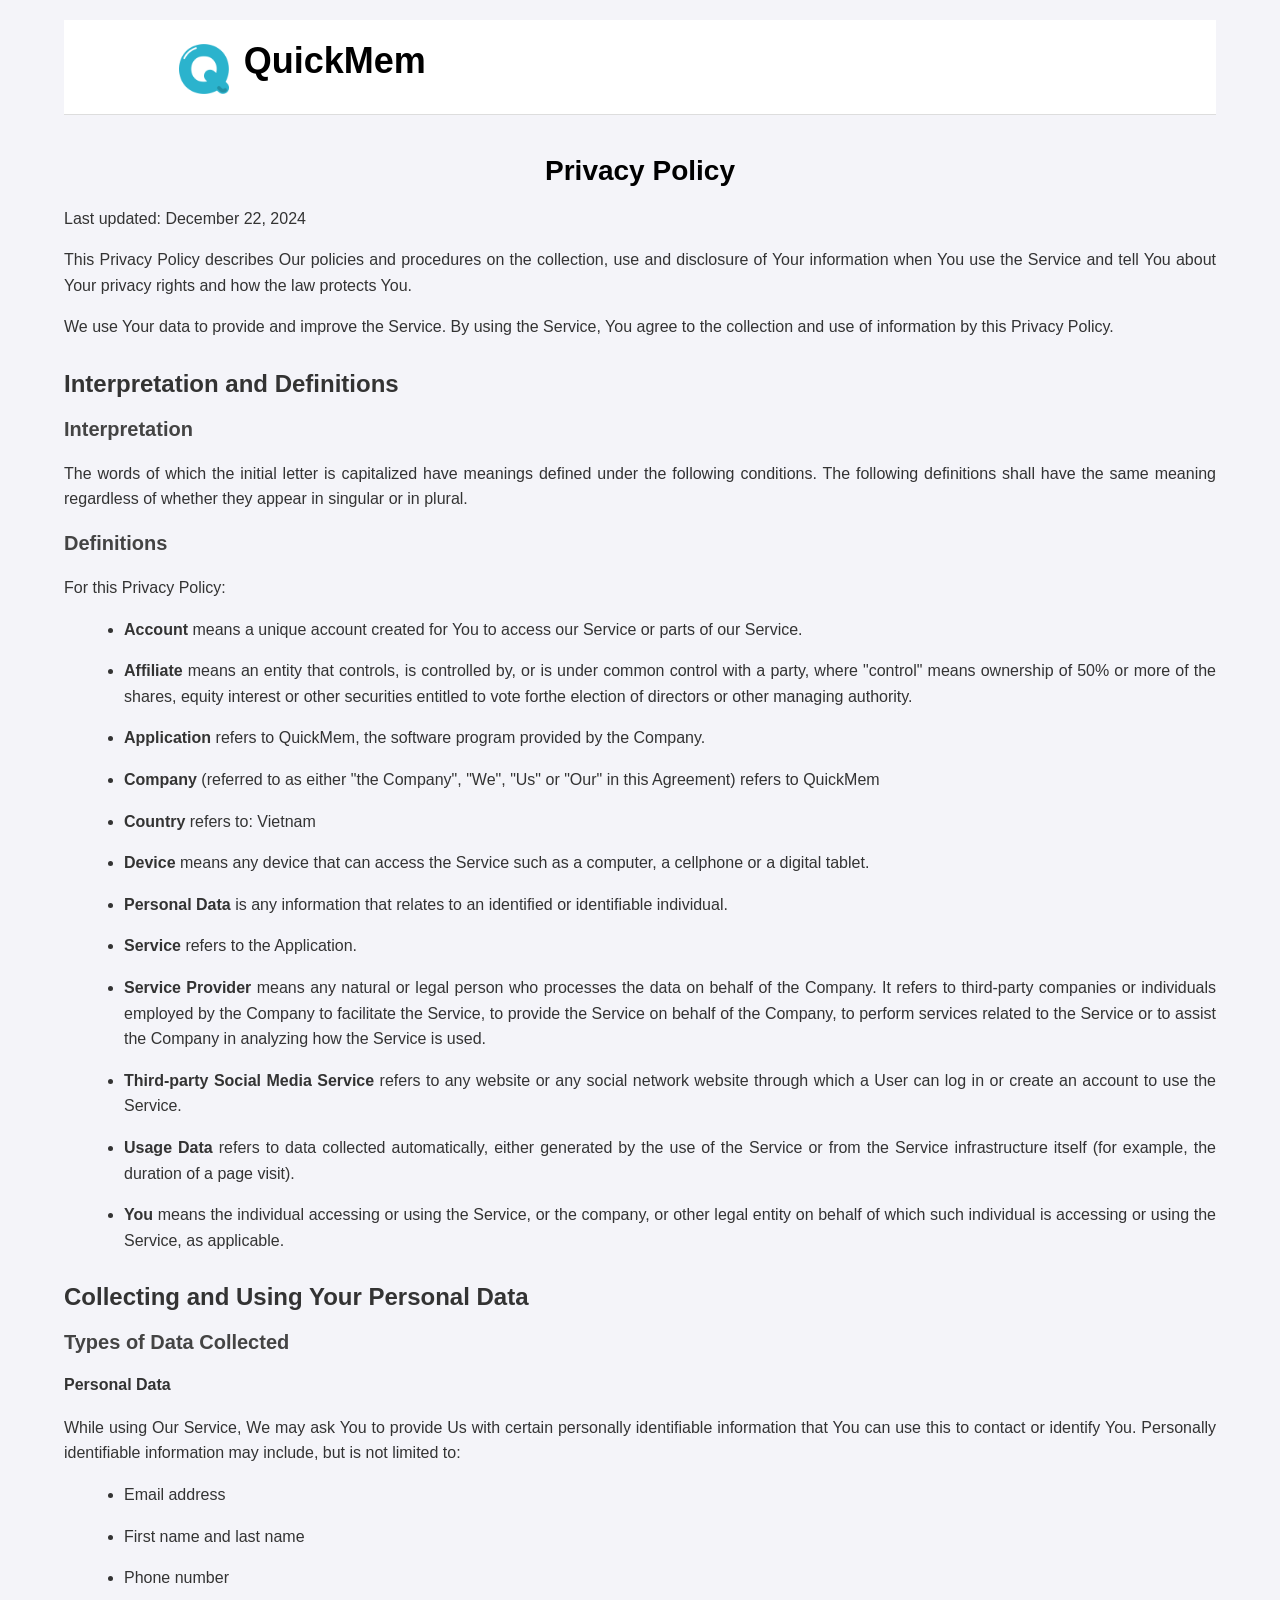
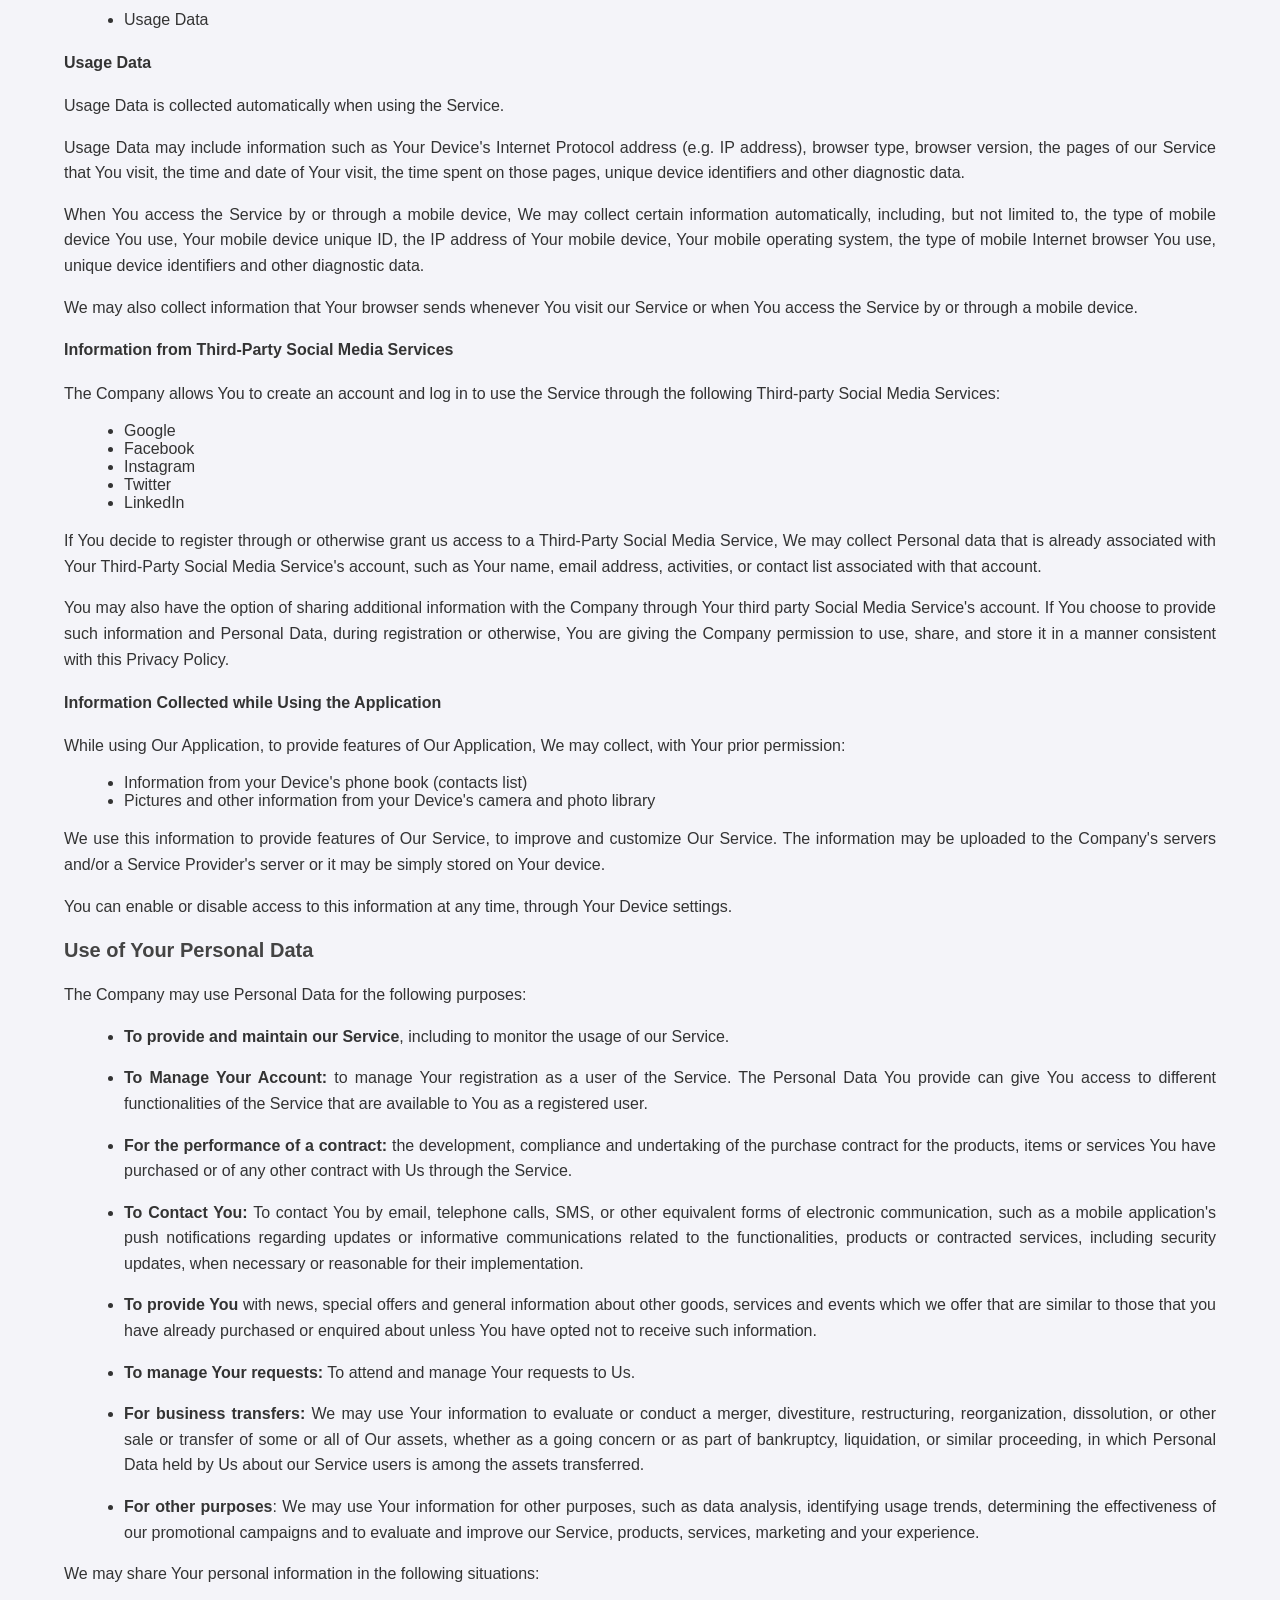
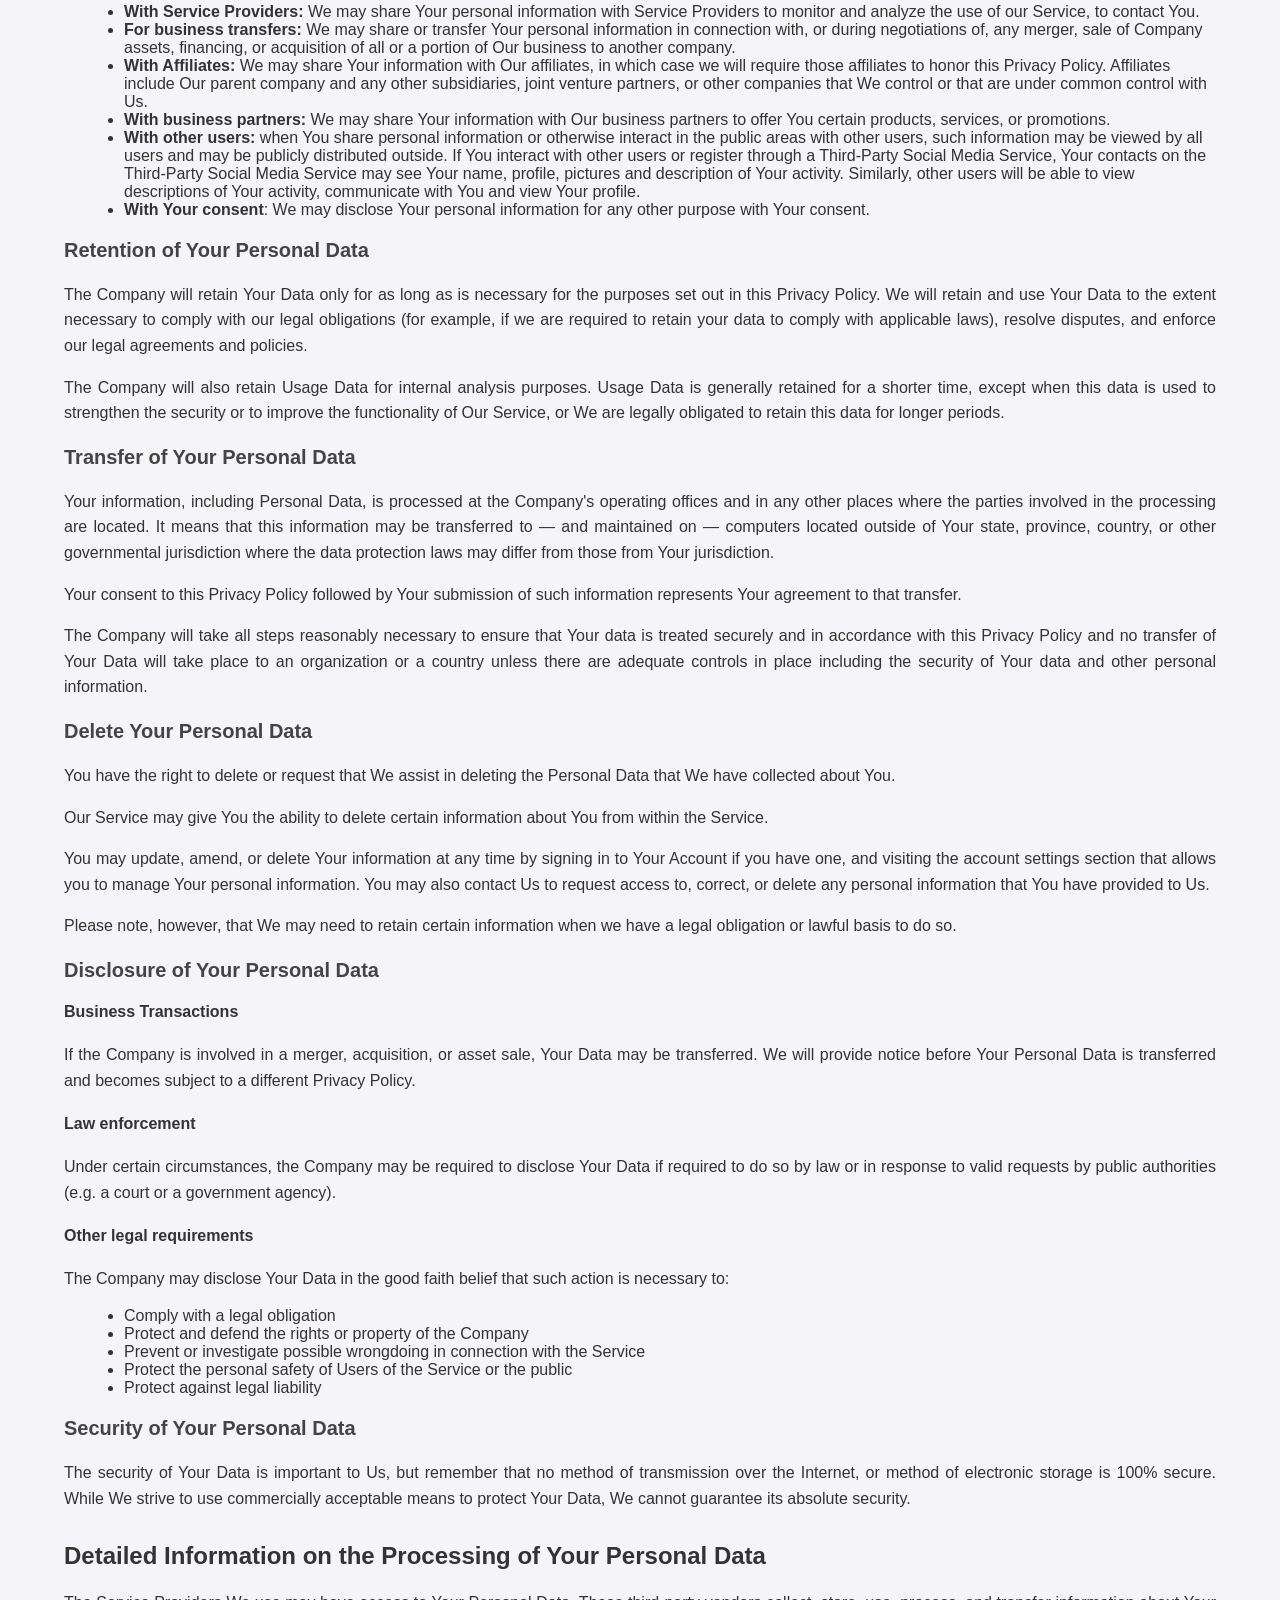
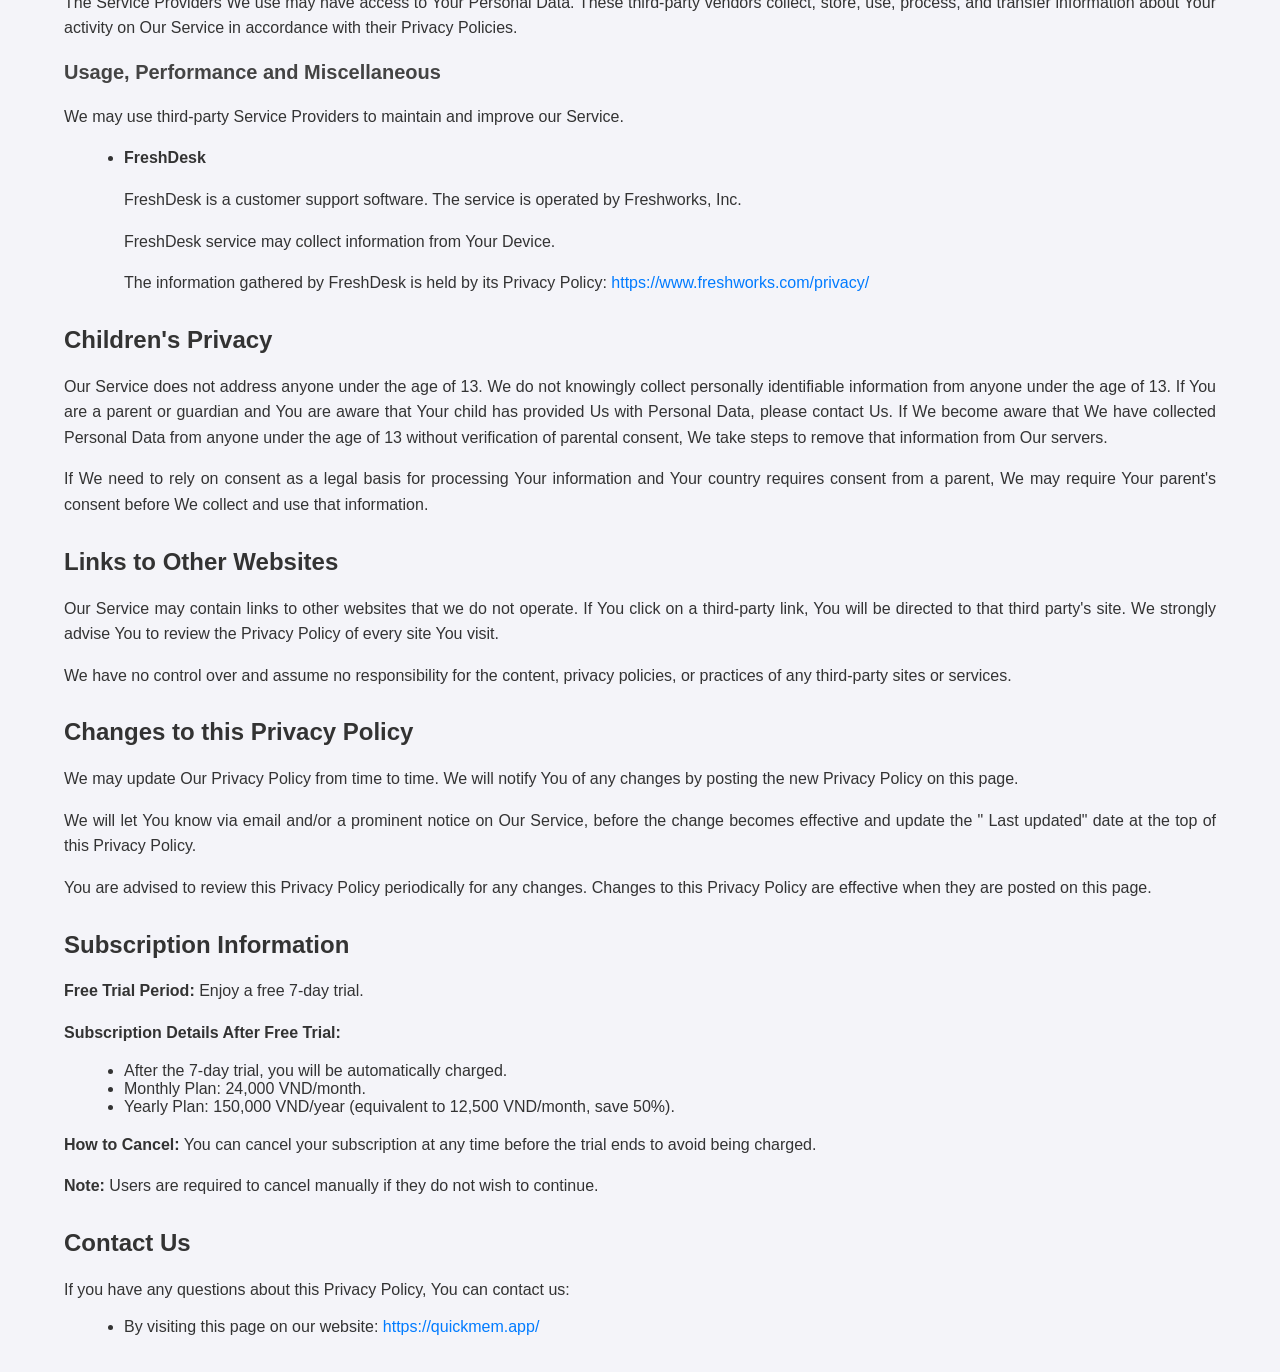
==== policy.html @ 734a57a5 "feat: add privacy and term services" ====
<!DOCTYPE html>
<html lang="en">

<head>
    <meta charset="UTF-8">
    <meta name="viewport" content="width=device-width, initial-scale=1.0">
    <title>QuickMem Policy</title>
    <link rel="stylesheet" href="css/index.css">
</head>

<body>

    <div class="container">
        <header class="header">
            <img src="assest/letter-q.png" alt="QuickMem Logo" class="app-logo">
            <h1>QuickMem</h1>
        </header>


        <h1>Privacy Policy</h1>
        <p>Last updated: December 22, 2024</p>
        <p>This Privacy Policy describes Our policies and procedures on the collection, use and disclosure of Your
            information when You use the Service and tell You about Your privacy rights and how the law protects You.
        </p>
        <p>We use Your data to provide and improve the Service. By using the Service, You agree to the
            collection and use of information by this Privacy Policy.</p>
        <h2>Interpretation and Definitions</h2>
        <h3>Interpretation</h3>
        <p>The words of which the initial letter is capitalized have meanings defined under the following conditions.
            The following definitions shall have the same meaning regardless of whether they appear in singular or in
            plural.</p>
        <h3>Definitions</h3>
        <p>For this Privacy Policy:</p>
        <ul>
            <li>
                <p><strong>Account</strong> means a unique account created for You to access our Service or parts of our
                    Service.</p>
            </li>
            <li>
                <p><strong>Affiliate</strong> means an entity that controls, is controlled by, or is under common control
                    with a party, where &quot;control&quot; means ownership of 50% or more of the shares, equity
                    interest or other securities entitled to vote forthe  election of directors or other managing authority.
                </p>
            </li>
            <li>
                <p><strong>Application</strong> refers to QuickMem, the software program provided by the Company.</p>
            </li>
            <li>
                <p><strong>Company</strong> (referred to as either &quot;the Company&quot;, &quot;We&quot;,
                    &quot;Us&quot; or &quot;Our&quot; in this Agreement) refers to QuickMem</p>
            </li>
            <li>
                <p><strong>Country</strong> refers to: Vietnam</p>
            </li>
            <li>
                <p><strong>Device</strong> means any device that can access the Service such as a computer, a cellphone
                    or a digital tablet.</p>
            </li>
            <li>
                <p><strong>Personal Data</strong> is any information that relates to an identified or identifiable
                    individual.</p>
            </li>
            <li>
                <p><strong>Service</strong> refers to the Application.</p>
            </li>
            <li>
                <p><strong>Service Provider</strong> means any natural or legal person who processes the data on behalf
                    of the Company. It refers to third-party companies or individuals employed by the Company to
                    facilitate the Service, to provide the Service on behalf of the Company, to perform services related
                    to the Service or to assist the Company in analyzing how the Service is used.</p>
            </li>
            <li>
                <p><strong>Third-party Social Media Service</strong> refers to any website or any social network website
                    through which a User can log in or create an account to use the Service.</p>
            </li>
            <li>
                <p><strong>Usage Data</strong> refers to data collected automatically, either generated by the use of
                    the Service or from the Service infrastructure itself (for example, the duration of a page visit).
                </p>
            </li>
            <li>
                <p><strong>You</strong> means the individual accessing or using the Service, or the company, or other
                    legal entity on behalf of which such individual is accessing or using the Service, as applicable.
                </p>
            </li>
        </ul>
        <h2>Collecting and Using Your Personal Data</h2>
        <h3>Types of Data Collected</h3>
        <h4>Personal Data</h4>
        <p>While using Our Service, We may ask You to provide Us with certain personally identifiable information that
            You can use this to contact or identify You. Personally identifiable information may include, but is not limited
            to:</p>
        <ul>
            <li>
                <p>Email address</p>
            </li>
            <li>
                <p>First name and last name</p>
            </li>
            <li>
                <p>Phone number</p>
            </li>
            <li>
                <p>Usage Data</p>
            </li>
        </ul>
        <h4>Usage Data</h4>
        <p>Usage Data is collected automatically when using the Service.</p>
        <p>Usage Data may include information such as Your Device's Internet Protocol address (e.g. IP address), browser
            type, browser version, the pages of our Service that You visit, the time and date of Your visit, the time
            spent on those pages, unique device identifiers and other diagnostic data.</p>
        <p>When You access the Service by or through a mobile device, We may collect certain information automatically,
            including, but not limited to, the type of mobile device You use, Your mobile device unique ID, the IP
            address of Your mobile device, Your mobile operating system, the type of mobile Internet browser You use,
            unique device identifiers and other diagnostic data.</p>
        <p>We may also collect information that Your browser sends whenever You visit our Service or when You access the
            Service by or through a mobile device.</p>
        <h4>Information from Third-Party Social Media Services</h4>
        <p>The Company allows You to create an account and log in to use the Service through the following Third-party
            Social Media Services:</p>
        <ul>
            <li>Google</li>
            <li>Facebook</li>
            <li>Instagram</li>
            <li>Twitter</li>
            <li>LinkedIn</li>
        </ul>
        <p>If You decide to register through or otherwise grant us access to a Third-Party Social Media Service, We may
            collect Personal data that is already associated with Your Third-Party Social Media Service's account, such
            as Your name, email address, activities, or contact list associated with that account.</p>
        <p>You may also have the option of sharing additional information with the Company through Your third party
            Social Media Service's account. If You choose to provide such information and Personal Data, during
            registration or otherwise, You are giving the Company permission to use, share, and store it in a manner
            consistent with this Privacy Policy.</p>
        <h4>Information Collected while Using the Application</h4>
        <p>While using Our Application, to provide features of Our Application, We may collect, with Your prior
            permission:</p>
        <ul>
            <li>Information from your Device's phone book (contacts list)</li>
            <li>Pictures and other information from your Device's camera and photo library</li>
        </ul>
        <p>We use this information to provide features of Our Service, to improve and customize Our Service. The
            information may be uploaded to the Company's servers and/or a Service Provider's server or it may be simply
            stored on Your device.</p>
        <p>You can enable or disable access to this information at any time, through Your Device settings.</p>
        <h3>Use of Your Personal Data</h3>
        <p>The Company may use Personal Data for the following purposes:</p>
        <ul>
            <li>
                <p><strong>To provide and maintain our Service</strong>, including to monitor the usage of our Service.
                </p>
            </li>
            <li>
                <p><strong>To Manage Your Account:</strong> to manage Your registration as a user of the Service. The
                    Personal Data You provide can give You access to different functionalities of the Service that are
                    available to You as a registered user.</p>
            </li>
            <li>
                <p><strong>For the performance of a contract:</strong> the development, compliance and undertaking of
                    the purchase contract for the products, items or services You have purchased or of any other
                    contract with Us through the Service.</p>
            </li>
            <li>
                <p><strong>To Contact You:</strong> To contact You by email, telephone calls, SMS, or other equivalent
                    forms of electronic communication, such as a mobile application's push notifications regarding
                    updates or informative communications related to the functionalities, products or contracted
                    services, including security updates, when necessary or reasonable for their implementation.</p>
            </li>
            <li>
                <p><strong>To provide You</strong> with news, special offers and general information about other goods,
                    services and events which we offer that are similar to those that you have already purchased or
                    enquired about unless You have opted not to receive such information.</p>
            </li>
            <li>
                <p><strong>To manage Your requests:</strong> To attend and manage Your requests to Us.</p>
            </li>
            <li>
                <p><strong>For business transfers:</strong> We may use Your information to evaluate or conduct a merger,
                    divestiture, restructuring, reorganization, dissolution, or other sale or transfer of some or all of
                    Our assets, whether as a going concern or as part of bankruptcy, liquidation, or similar proceeding,
                    in which Personal Data held by Us about our Service users is among the assets transferred.</p>
            </li>
            <li>
                <p><strong>For other purposes</strong>: We may use Your information for other purposes, such as data
                    analysis, identifying usage trends, determining the effectiveness of our promotional campaigns and
                    to evaluate and improve our Service, products, services, marketing and your experience.</p>
            </li>
        </ul>
        <p>We may share Your personal information in the following situations:</p>
        <ul>
            <li><strong>With Service Providers:</strong> We may share Your personal information with Service Providers
                to monitor and analyze the use of our Service, to contact You.</li>
            <li><strong>For business transfers:</strong> We may share or transfer Your personal information in
                connection with, or during negotiations of, any merger, sale of Company assets, financing, or
                acquisition of all or a portion of Our business to another company.</li>
            <li><strong>With Affiliates:</strong> We may share Your information with Our affiliates, in which case we
                will require those affiliates to honor this Privacy Policy. Affiliates include Our parent company and
                any other subsidiaries, joint venture partners, or other companies that We control or that are under
                common control with Us.</li>
            <li><strong>With business partners:</strong> We may share Your information with Our business partners to
                offer You certain products, services, or promotions.</li>
            <li><strong>With other users:</strong> when You share personal information or otherwise interact in the
                public areas with other users, such information may be viewed by all users and may be publicly
                distributed outside. If You interact with other users or register through a Third-Party Social Media
                Service, Your contacts on the Third-Party Social Media Service may see Your name, profile, pictures and
                description of Your activity. Similarly, other users will be able to view descriptions of Your activity,
                communicate with You and view Your profile.</li>
            <li><strong>With Your consent</strong>: We may disclose Your personal information for any other purpose with
                Your consent.</li>
        </ul>
        <h3>Retention of Your Personal Data</h3>
        <p>The Company will retain Your Data only for as long as is necessary for the purposes set out in this
            Privacy Policy. We will retain and use Your Data to the extent necessary to comply with our legal
            obligations (for example, if we are required to retain your data to comply with applicable laws), resolve
            disputes, and enforce our legal agreements and policies.</p>
        <p>The Company will also retain Usage Data for internal analysis purposes. Usage Data is generally retained for
            a shorter time, except when this data is used to strengthen the security or to improve the
            functionality of Our Service, or We are legally obligated to retain this data for longer periods.</p>
        <h3>Transfer of Your Personal Data</h3>
        <p>Your information, including Personal Data, is processed at the Company's operating offices and in any other
            places where the parties involved in the processing are located. It means that this information may be
            transferred to — and maintained on — computers located outside of Your state, province, country, or other
            governmental jurisdiction where the data protection laws may differ from those from Your jurisdiction.</p>
        <p>Your consent to this Privacy Policy followed by Your submission of such information represents Your agreement
            to that transfer.</p>
        <p>The Company will take all steps reasonably necessary to ensure that Your data is treated securely and in
            accordance with this Privacy Policy and no transfer of Your Data will take place to an organization
            or a country unless there are adequate controls in place including the security of Your data and other
            personal information.</p>
        <h3>Delete Your Personal Data</h3>
        <p>You have the right to delete or request that We assist in deleting the Personal Data that We have collected
            about You.</p>
        <p>Our Service may give You the ability to delete certain information about You from within the Service.</p>
        <p>You may update, amend, or delete Your information at any time by signing in to Your Account if you have one,
            and visiting the account settings section that allows you to manage Your personal information. You may also
            contact Us to request access to, correct, or delete any personal information that You have provided to Us.
        </p>
        <p>Please note, however, that We may need to retain certain information when we have a legal obligation or
            lawful basis to do so.</p>
        <h3>Disclosure of Your Personal Data</h3>
        <h4>Business Transactions</h4>
        <p>If the Company is involved in a merger, acquisition, or asset sale, Your Data may be transferred. We
            will provide notice before Your Personal Data is transferred and becomes subject to a different Privacy
            Policy.</p>
        <h4>Law enforcement</h4>
        <p>Under certain circumstances, the Company may be required to disclose Your  Data if required to do so
            by law or in response to valid requests by public authorities (e.g. a court or a government agency).</p>
        <h4>Other legal requirements</h4>
        <p>The Company may disclose Your Data in the good faith belief that such action is necessary to:</p>
        <ul>
            <li>Comply with a legal obligation</li>
            <li>Protect and defend the rights or property of the Company</li>
            <li>Prevent or investigate possible wrongdoing in connection with the Service</li>
            <li>Protect the personal safety of Users of the Service or the public</li>
            <li>Protect against legal liability</li>
        </ul>
        <h3>Security of Your Personal Data</h3>
        <p>The security of Your Data is important to Us, but remember that no method of transmission over the
            Internet, or method of electronic storage is 100% secure. While We strive to use commercially acceptable
            means to protect Your Data, We cannot guarantee its absolute security.</p>
        <h2>Detailed Information on the Processing of Your Personal Data</h2>
        <p>The Service Providers We use may have access to Your Personal Data. These third-party vendors collect, store,
            use, process, and transfer information about Your activity on Our Service in accordance with their Privacy
            Policies.</p>
        <h3>Usage, Performance and Miscellaneous</h3>
        <p>We may use third-party Service Providers to maintain and improve our Service.</p>
        <ul>
            <li>
                <p><strong>FreshDesk</strong></p>
                <p>FreshDesk is a customer support software. The service is operated by Freshworks, Inc.</p>
                <p>FreshDesk service may collect information from Your Device.</p>
                <p>The information gathered by FreshDesk is held by its Privacy Policy: <a
                        href="https://www.freshworks.com/privacy/" rel="external nofollow no opener"
                        target="_blank">https://www.freshworks.com/privacy/</a></p>
            </li>
        </ul>
        <h2>Children's Privacy</h2>
        <p>Our Service does not address anyone under the age of 13. We do not knowingly collect personally identifiable
            information from anyone under the age of 13. If You are a parent or guardian and You are aware that Your
            child has provided Us with Personal Data, please contact Us. If We become aware that We have collected
            Personal Data from anyone under the age of 13 without verification of parental consent, We take steps to
            remove that information from Our servers.</p>
        <p>If We need to rely on consent as a legal basis for processing Your information and Your country requires
            consent from a parent, We may require Your parent's consent before We collect and use that information.</p>
        <h2>Links to Other Websites</h2>
        <p>Our Service may contain links to other websites that we do not operate. If You click on a third-party
            link, You will be directed to that third party's site. We strongly advise You to review the Privacy Policy
            of every site You visit.</p>
        <p>We have no control over and assume no responsibility for the content, privacy policies, or practices of any
            third-party sites or services.</p>
        <h2>Changes to this Privacy Policy</h2>
        <p>We may update Our Privacy Policy from time to time. We will notify You of any changes by posting the new
            Privacy Policy on this page.</p>
        <p>We will let You know via email and/or a prominent notice on Our Service, before the change becomes
            effective and update the &quot; Last updated&quot; date at the top of this Privacy Policy.</p>
        <p>You are advised to review this Privacy Policy periodically for any changes. Changes to this Privacy Policy
            are effective when they are posted on this page.</p>

    <h2>Subscription Information</h2>
    <p><strong>Free Trial Period:</strong> Enjoy a free 7-day trial.</p>
    <p><strong>Subscription Details After Free Trial:</strong></p>
    <ul>
        <li>After the 7-day trial, you will be automatically charged.</li>
        <li>Monthly Plan: 24,000 VND/month.</li>
        <li>Yearly Plan: 150,000 VND/year (equivalent to 12,500 VND/month, save 50%).</li>
    </ul>
    <p><strong>How to Cancel:</strong> You can cancel your subscription at any time before the trial ends to avoid being charged.</p>
    <p><strong>Note:</strong> Users are required to cancel manually if they do not wish to continue.</p>

        <h2>Contact Us</h2>
        <p>If you have any questions about this Privacy Policy, You can contact us:</p>
        <ul>
            <li>By visiting this page on our website: <a href="https://quickmem.app/" rel="external nofollow no opener"
                    target="_blank">https://quickmem.app/</a></li>
        </ul>
    </div>
</body>

</html>
---- css/index.css ----
/* General Styles */
body {
    font-family: Arial, sans-serif;
    margin: 0;
    padding: 0;
    background-color: #f4f4f9;
    color: #333;
}

.container {
    width: 90%;
    max-width: 1200px;
    margin: 0 auto;
    padding: 20px;
}

/* Header Styling */
.header {
    background-color: #fff;
    padding: 20px 0;
    text-align: start;
    padding-left: 10%;
    border-bottom: 1px solid #ddd;
}

.app-logo {
    width: 50px;
    height: auto;
    vertical-align: middle;
    margin-right: 10px;
    transition: transform 0.3s ease;
}

.app-logo:hover {
    transform: scale(1.1);
}

.header h1 {
    display: inline-block;
    font-size: 36px;
    color: #000;
    margin: 0;
    cursor: pointer;
    text-decoration: none;
}

.header h1:hover {
    color: #007bff;
}

/* Privacy Policy Title */
h1 {
    font-size: 28px;
    color: #000;
    margin-top: 40px;
    text-align: center;
}

h2 {
    font-size: 24px;
    margin-top: 30px;
    color: #333;
}

h3 {
    font-size: 20px;
    margin-top: 20px;
    color: #444;
}

/* Paragraph Styling */
p {
    font-size: 16px;
    line-height: 1.6;
    text-align: justify;
    margin-bottom: 15px;
}

/* Links */
a {
    color: #007bff;
    text-decoration: none;
}

a:hover {
    text-decoration: underline;
}

/* List Styling */
ul {
    list-style-type: disc;
    margin-left: 20px;
}

/* Responsive Design */
@media (max-width: 768px) {
    .container {
        width: 100%;
        padding: 10px;
    }

    .header {
        padding: 15px 0;
    }

    .header h1 {
        font-size: 24px;
    }

    h2 {
        font-size: 20px;
    }

    h3 {
        font-size: 18px;
    }

    p {
        font-size: 14px;
    }
}
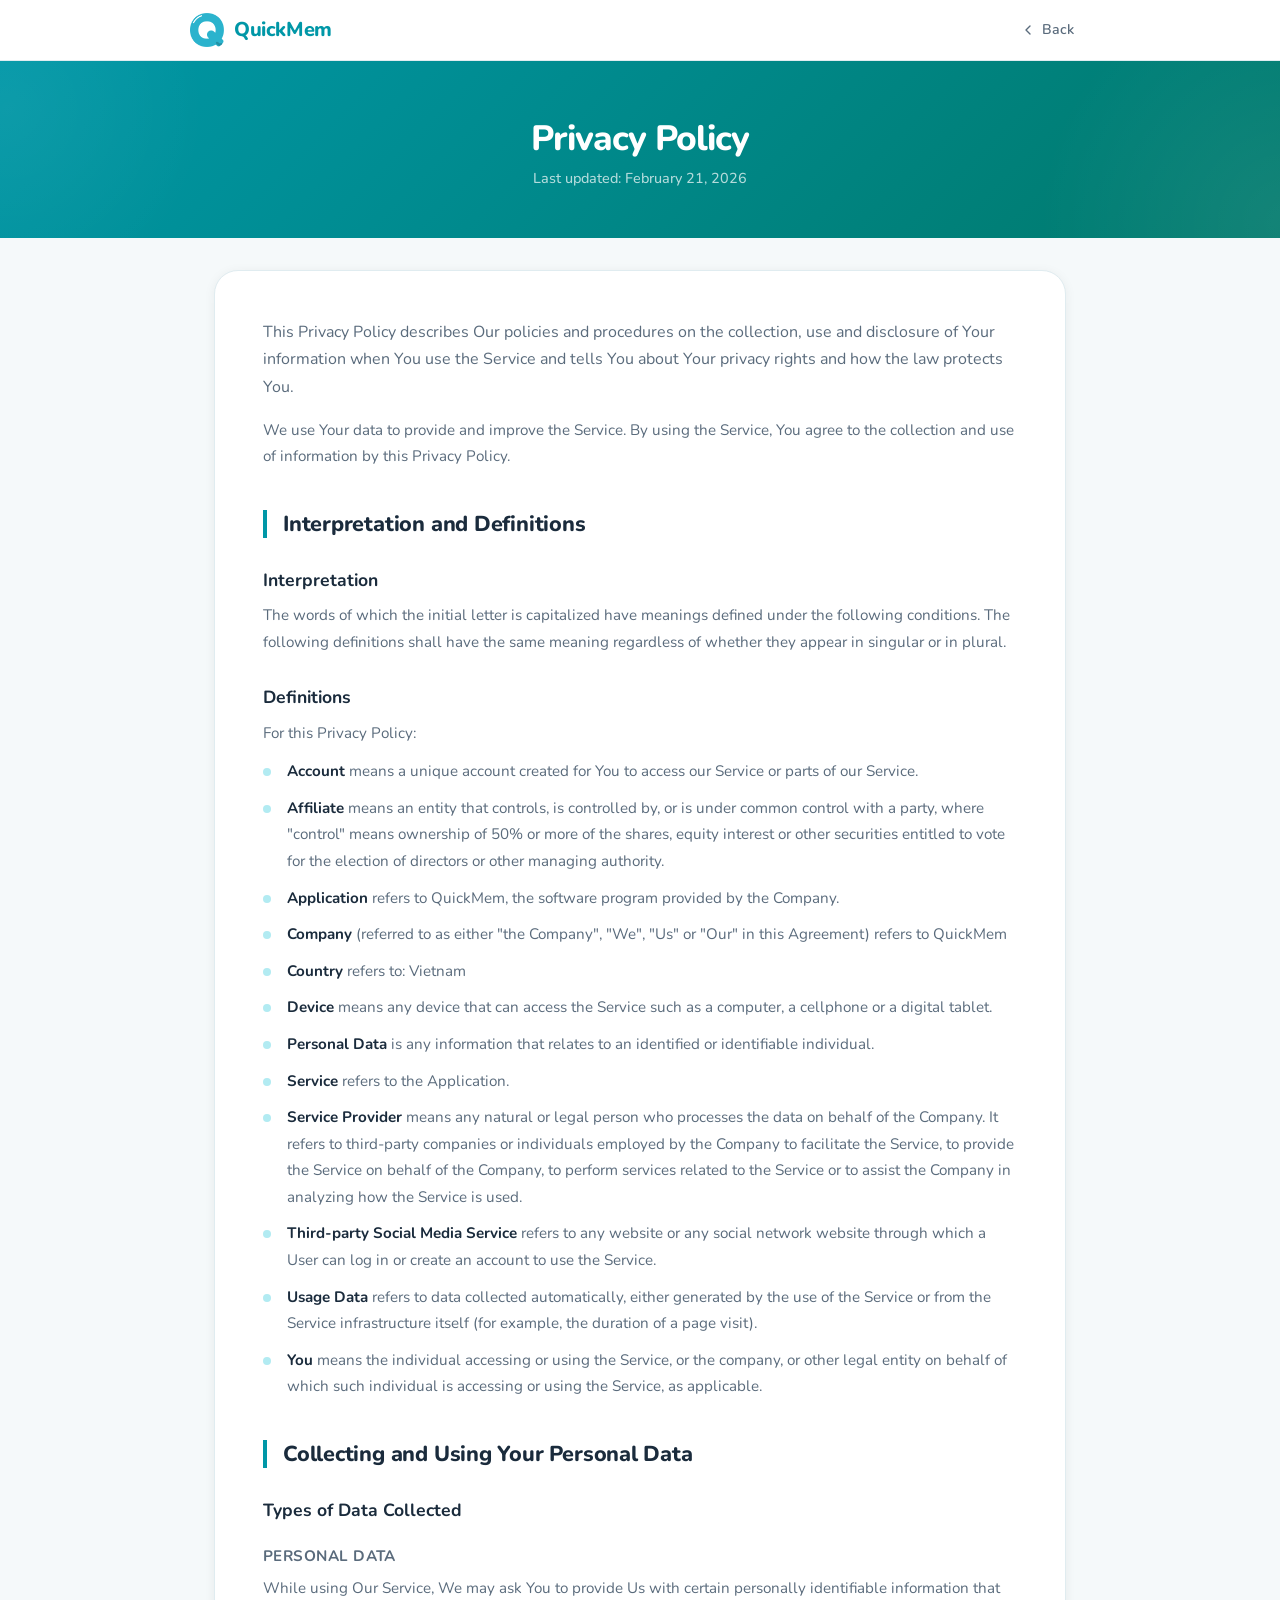
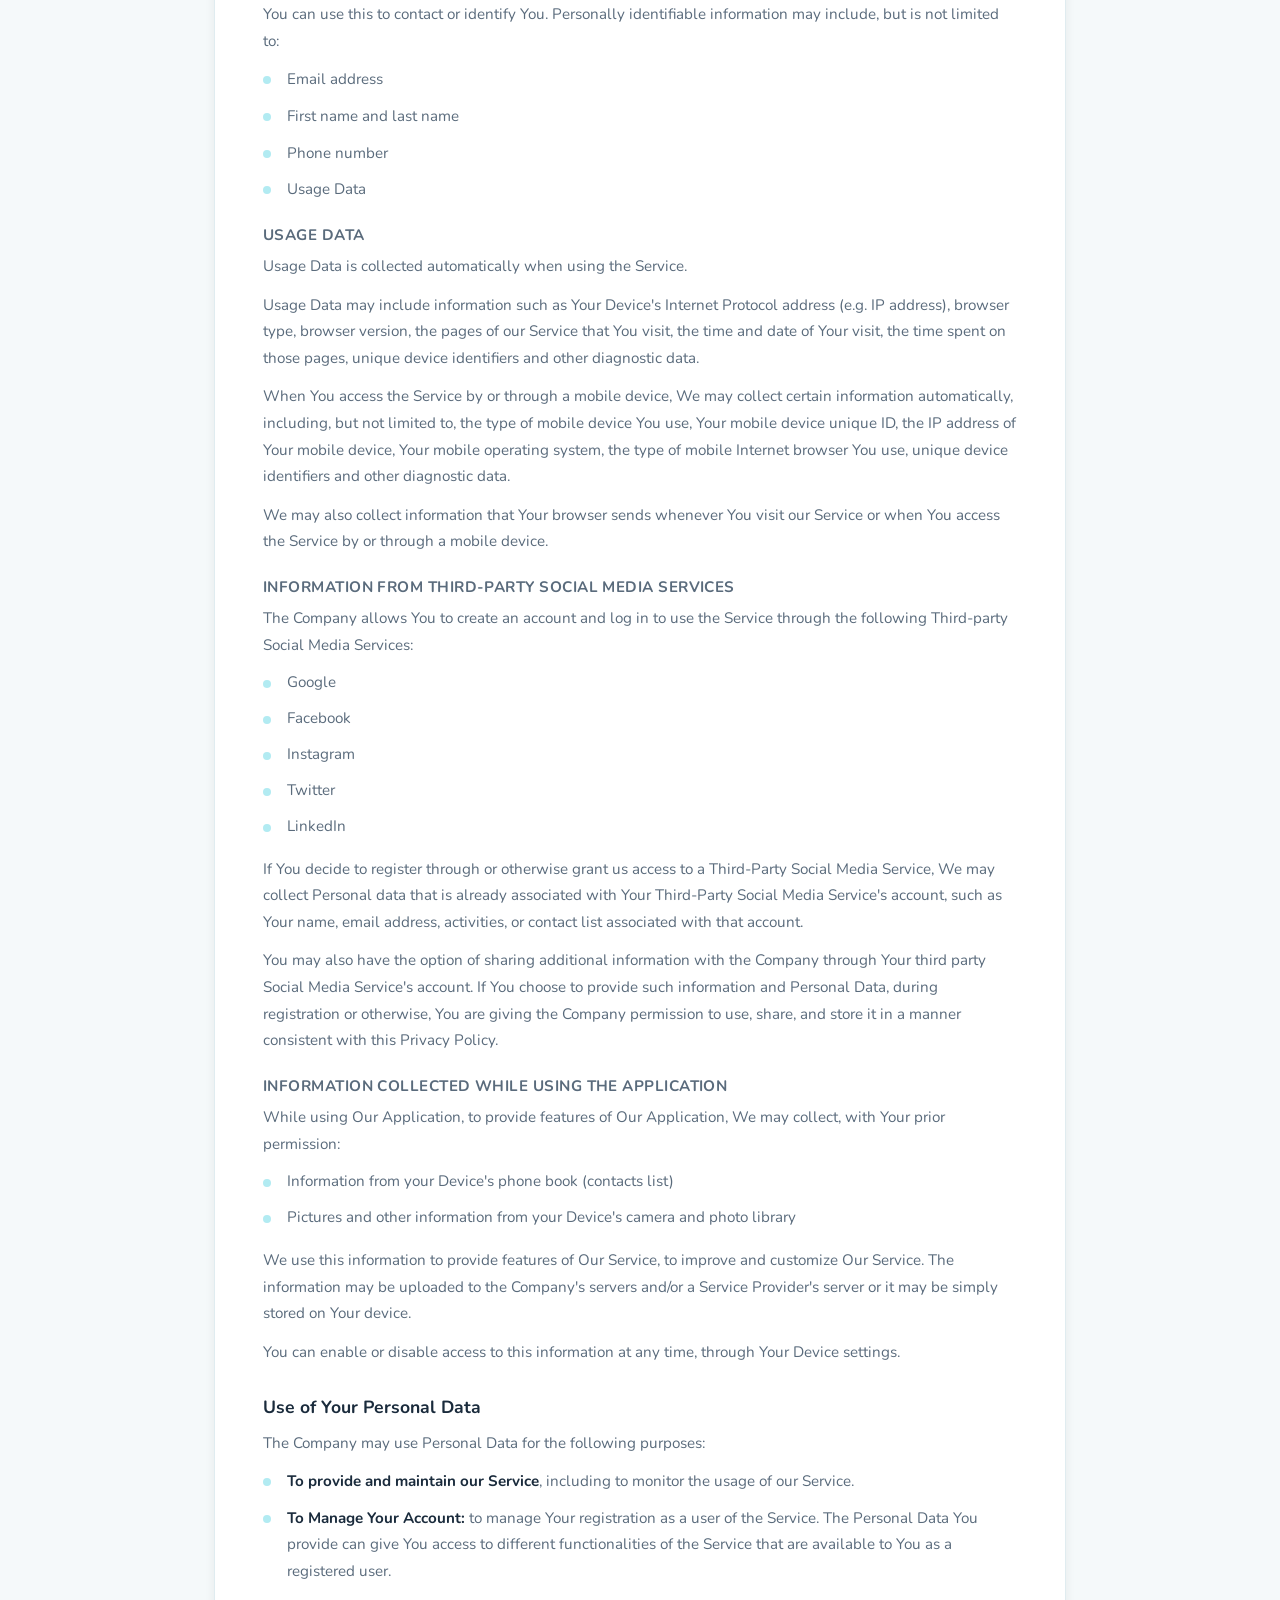
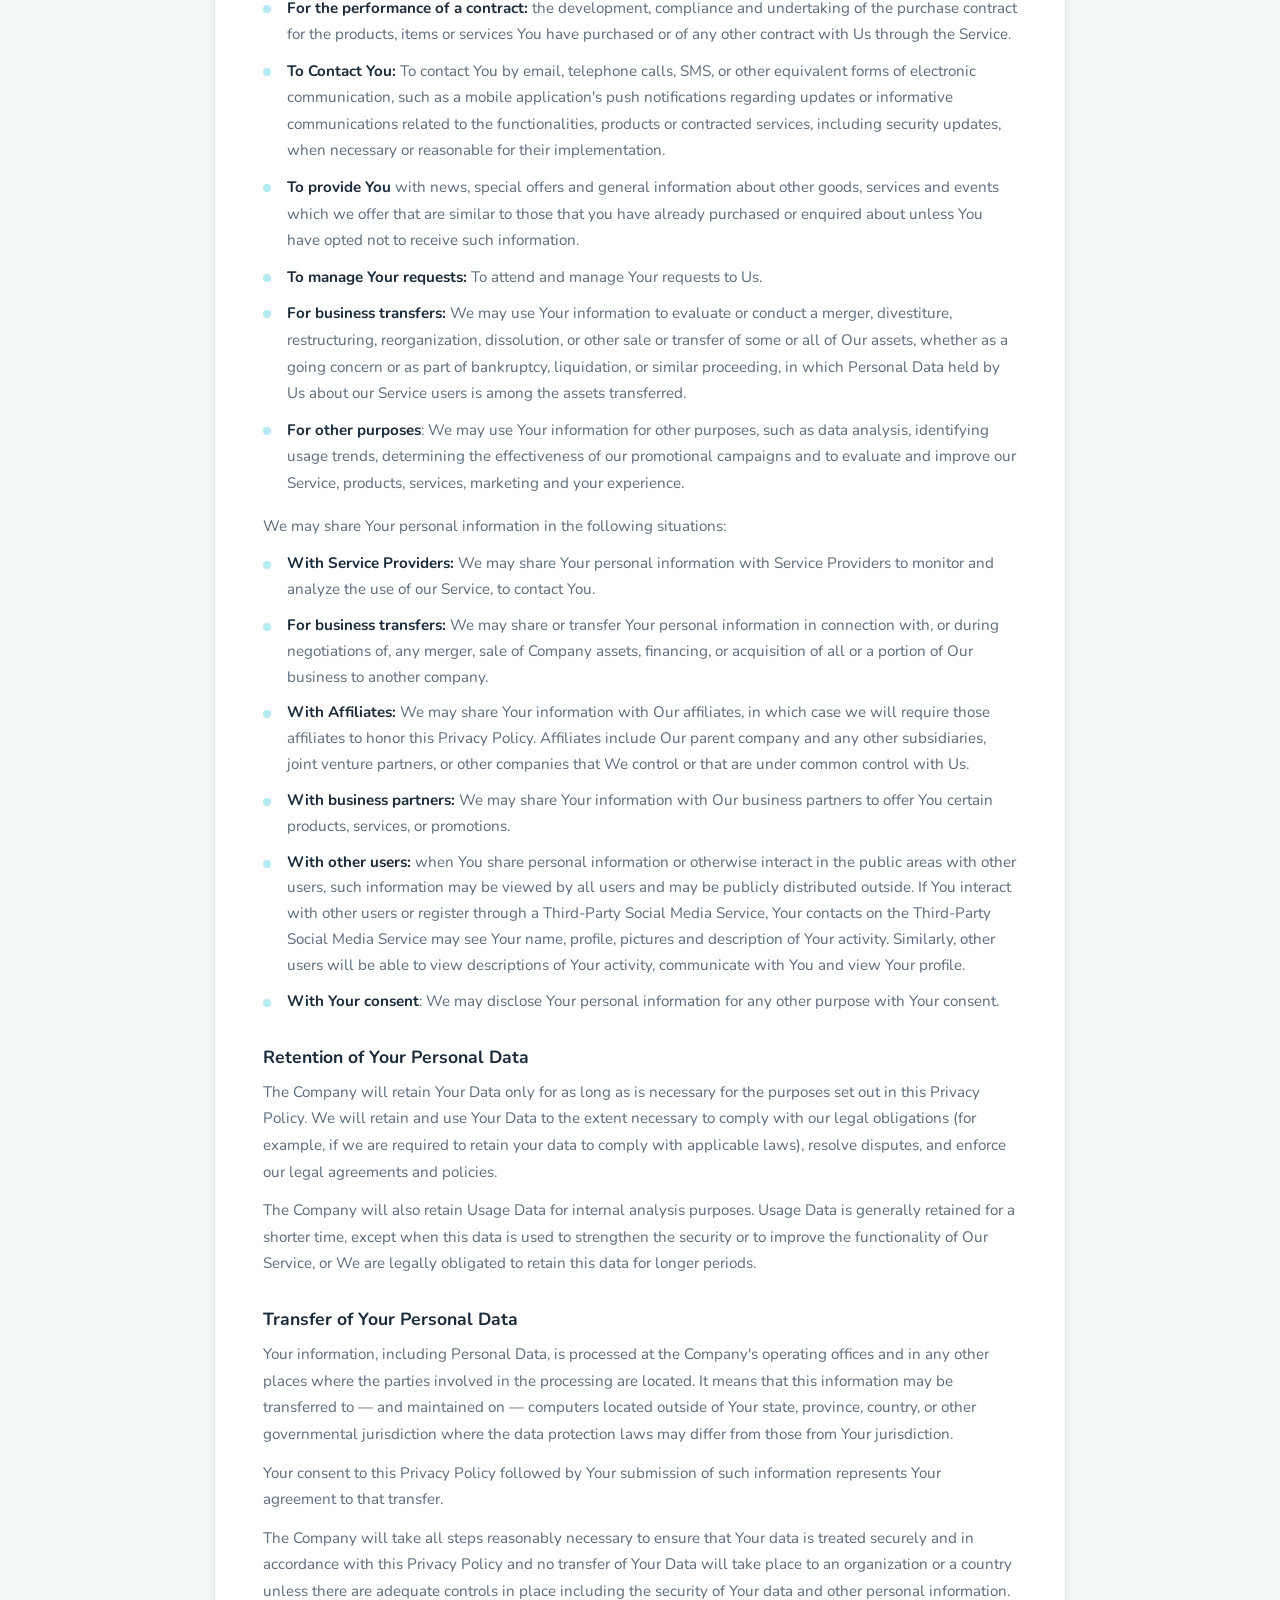
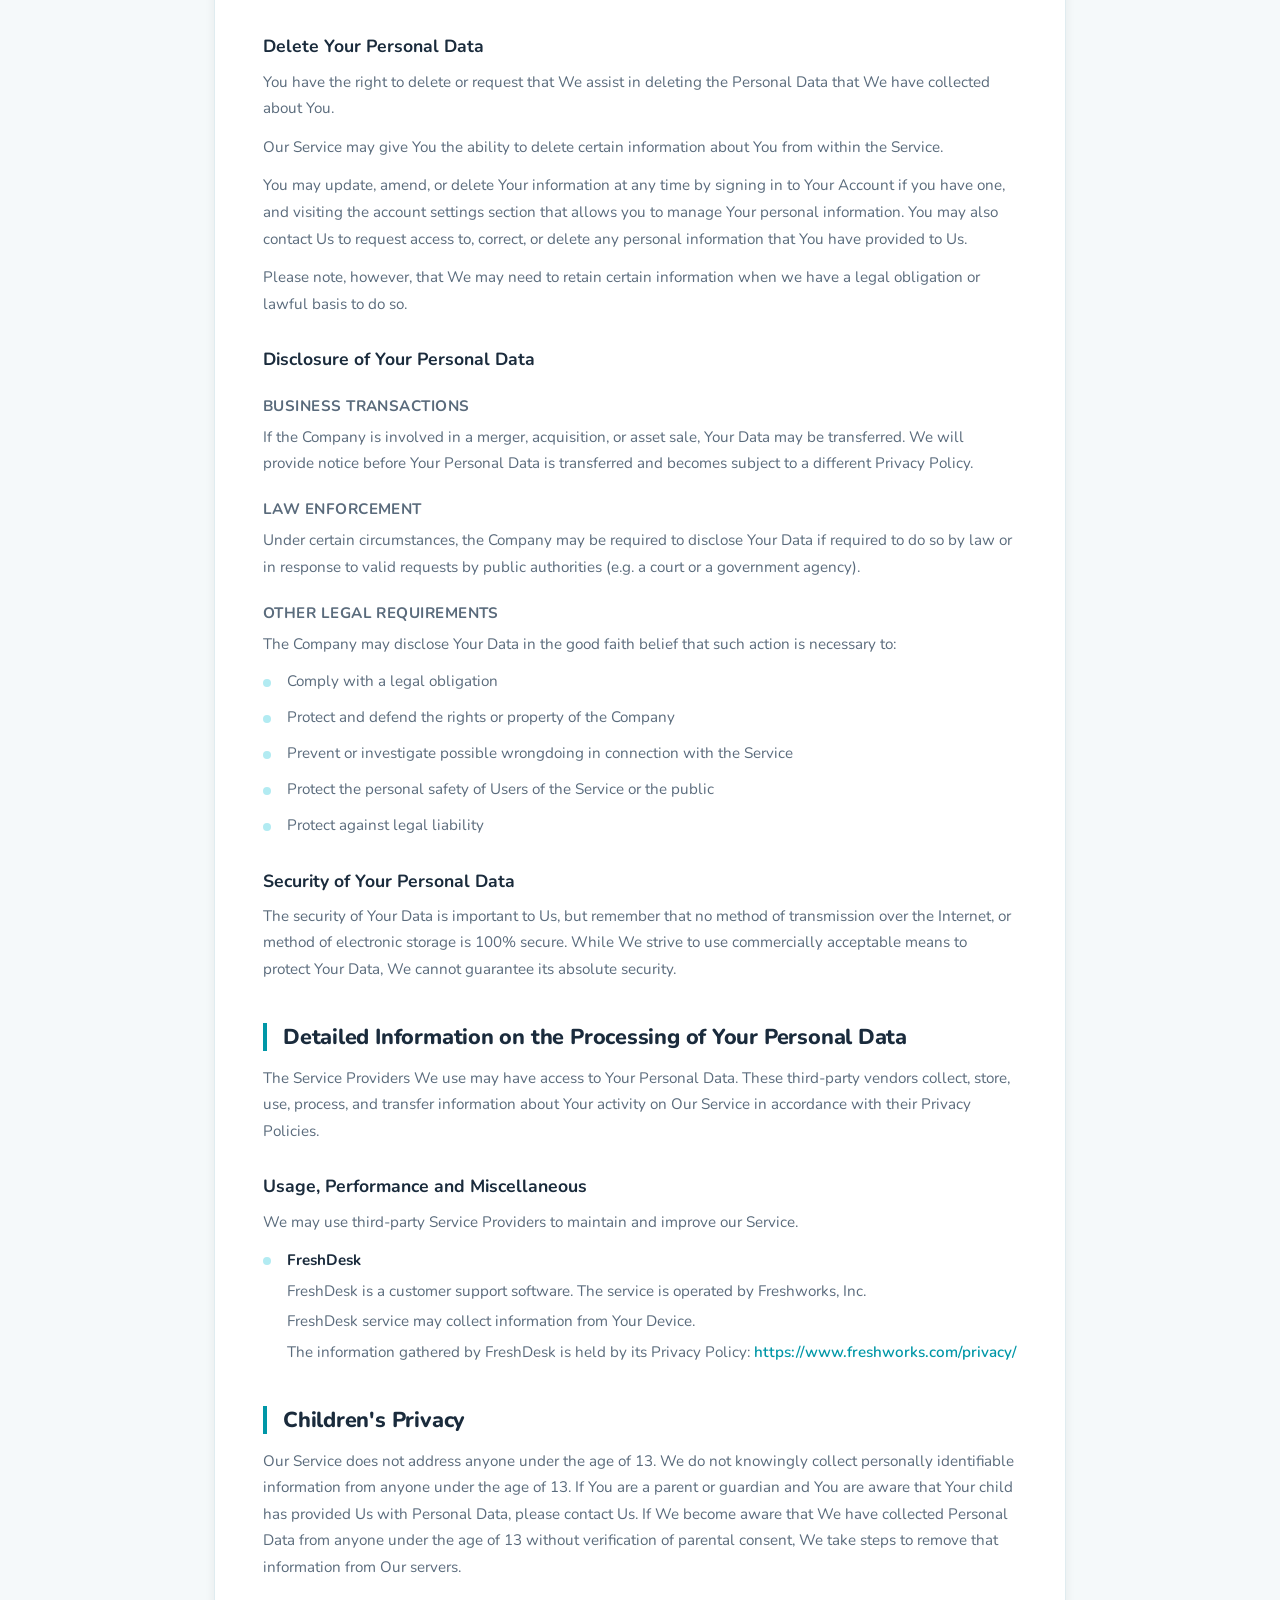
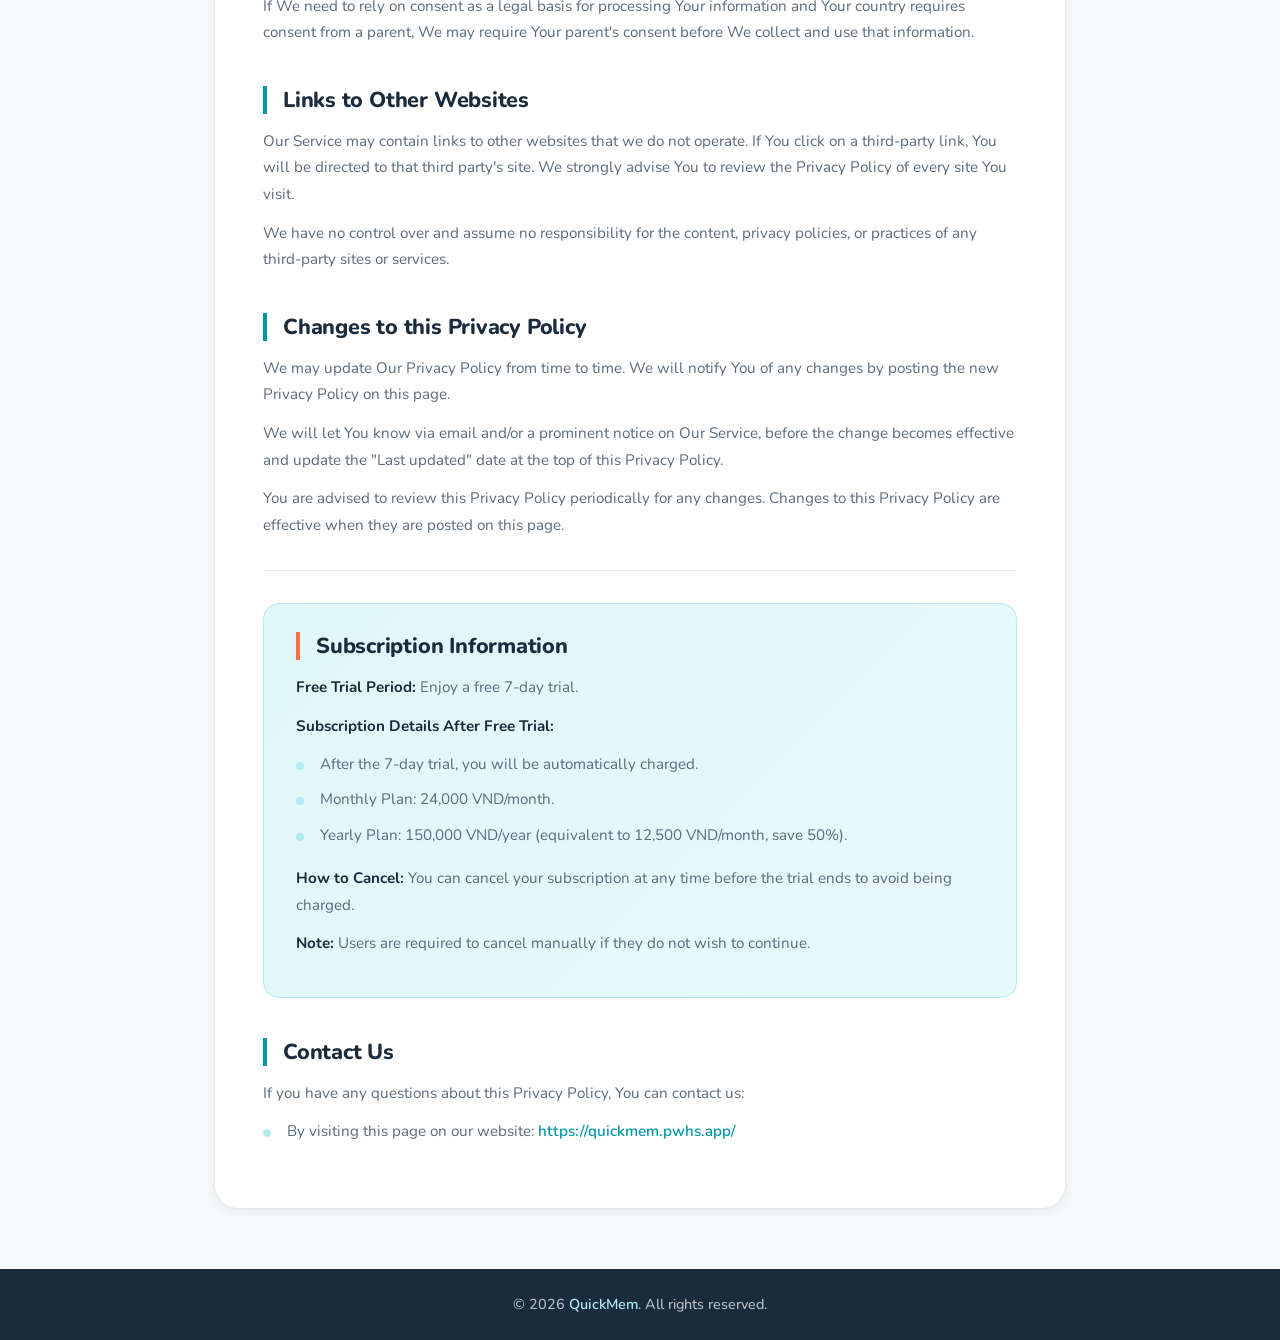
==== commit 3ae786aa: "feat: update style service and policy" ====
--- a/policy.html
+++ b/policy.html
@@ -10,310 +10,359 @@
 
 <body>
 
-    <div class="container">
-        <header class="header">
-            <img src="assest/letter-q.png" alt="QuickMem Logo" class="app-logo">
-            <h1>QuickMem</h1>
-        </header>
-
-
+    <!-- Sticky Header -->
+    <header class="legal-header">
+        <div class="legal-header-inner">
+            <a href="index.html" class="legal-header-brand">
+                <img src="assest/letter-q.png" alt="QuickMem Logo">
+                <span>QuickMem</span>
+            </a>
+            <a href="index.html" class="legal-header-back">
+                <svg xmlns="http://www.w3.org/2000/svg" viewBox="0 0 24 24" fill="none" stroke="currentColor"
+                    stroke-width="2" stroke-linecap="round" stroke-linejoin="round">
+                    <polyline points="15 18 9 12 15 6"></polyline>
+                </svg>
+                <span>Back</span>
+            </a>
+        </div>
+    </header>
+
+    <!-- Hero Banner -->
+    <section class="legal-hero">
         <h1>Privacy Policy</h1>
-        <p>Last updated: December 22, 2024</p>
-        <p>This Privacy Policy describes Our policies and procedures on the collection, use and disclosure of Your
-            information when You use the Service and tell You about Your privacy rights and how the law protects You.
-        </p>
-        <p>We use Your data to provide and improve the Service. By using the Service, You agree to the
-            collection and use of information by this Privacy Policy.</p>
-        <h2>Interpretation and Definitions</h2>
-        <h3>Interpretation</h3>
-        <p>The words of which the initial letter is capitalized have meanings defined under the following conditions.
-            The following definitions shall have the same meaning regardless of whether they appear in singular or in
-            plural.</p>
-        <h3>Definitions</h3>
-        <p>For this Privacy Policy:</p>
-        <ul>
-            <li>
-                <p><strong>Account</strong> means a unique account created for You to access our Service or parts of our
-                    Service.</p>
-            </li>
-            <li>
-                <p><strong>Affiliate</strong> means an entity that controls, is controlled by, or is under common control
-                    with a party, where &quot;control&quot; means ownership of 50% or more of the shares, equity
-                    interest or other securities entitled to vote forthe  election of directors or other managing authority.
-                </p>
-            </li>
-            <li>
-                <p><strong>Application</strong> refers to QuickMem, the software program provided by the Company.</p>
-            </li>
-            <li>
-                <p><strong>Company</strong> (referred to as either &quot;the Company&quot;, &quot;We&quot;,
-                    &quot;Us&quot; or &quot;Our&quot; in this Agreement) refers to QuickMem</p>
-            </li>
-            <li>
-                <p><strong>Country</strong> refers to: Vietnam</p>
-            </li>
-            <li>
-                <p><strong>Device</strong> means any device that can access the Service such as a computer, a cellphone
-                    or a digital tablet.</p>
-            </li>
-            <li>
-                <p><strong>Personal Data</strong> is any information that relates to an identified or identifiable
-                    individual.</p>
-            </li>
-            <li>
-                <p><strong>Service</strong> refers to the Application.</p>
-            </li>
-            <li>
-                <p><strong>Service Provider</strong> means any natural or legal person who processes the data on behalf
-                    of the Company. It refers to third-party companies or individuals employed by the Company to
-                    facilitate the Service, to provide the Service on behalf of the Company, to perform services related
-                    to the Service or to assist the Company in analyzing how the Service is used.</p>
-            </li>
-            <li>
-                <p><strong>Third-party Social Media Service</strong> refers to any website or any social network website
-                    through which a User can log in or create an account to use the Service.</p>
-            </li>
-            <li>
-                <p><strong>Usage Data</strong> refers to data collected automatically, either generated by the use of
-                    the Service or from the Service infrastructure itself (for example, the duration of a page visit).
-                </p>
-            </li>
-            <li>
-                <p><strong>You</strong> means the individual accessing or using the Service, or the company, or other
-                    legal entity on behalf of which such individual is accessing or using the Service, as applicable.
-                </p>
-            </li>
-        </ul>
-        <h2>Collecting and Using Your Personal Data</h2>
-        <h3>Types of Data Collected</h3>
-        <h4>Personal Data</h4>
-        <p>While using Our Service, We may ask You to provide Us with certain personally identifiable information that
-            You can use this to contact or identify You. Personally identifiable information may include, but is not limited
-            to:</p>
-        <ul>
-            <li>
-                <p>Email address</p>
-            </li>
-            <li>
-                <p>First name and last name</p>
-            </li>
-            <li>
-                <p>Phone number</p>
-            </li>
-            <li>
-                <p>Usage Data</p>
-            </li>
-        </ul>
-        <h4>Usage Data</h4>
-        <p>Usage Data is collected automatically when using the Service.</p>
-        <p>Usage Data may include information such as Your Device's Internet Protocol address (e.g. IP address), browser
-            type, browser version, the pages of our Service that You visit, the time and date of Your visit, the time
-            spent on those pages, unique device identifiers and other diagnostic data.</p>
-        <p>When You access the Service by or through a mobile device, We may collect certain information automatically,
-            including, but not limited to, the type of mobile device You use, Your mobile device unique ID, the IP
-            address of Your mobile device, Your mobile operating system, the type of mobile Internet browser You use,
-            unique device identifiers and other diagnostic data.</p>
-        <p>We may also collect information that Your browser sends whenever You visit our Service or when You access the
-            Service by or through a mobile device.</p>
-        <h4>Information from Third-Party Social Media Services</h4>
-        <p>The Company allows You to create an account and log in to use the Service through the following Third-party
-            Social Media Services:</p>
-        <ul>
-            <li>Google</li>
-            <li>Facebook</li>
-            <li>Instagram</li>
-            <li>Twitter</li>
-            <li>LinkedIn</li>
-        </ul>
-        <p>If You decide to register through or otherwise grant us access to a Third-Party Social Media Service, We may
-            collect Personal data that is already associated with Your Third-Party Social Media Service's account, such
-            as Your name, email address, activities, or contact list associated with that account.</p>
-        <p>You may also have the option of sharing additional information with the Company through Your third party
-            Social Media Service's account. If You choose to provide such information and Personal Data, during
-            registration or otherwise, You are giving the Company permission to use, share, and store it in a manner
-            consistent with this Privacy Policy.</p>
-        <h4>Information Collected while Using the Application</h4>
-        <p>While using Our Application, to provide features of Our Application, We may collect, with Your prior
-            permission:</p>
-        <ul>
-            <li>Information from your Device's phone book (contacts list)</li>
-            <li>Pictures and other information from your Device's camera and photo library</li>
-        </ul>
-        <p>We use this information to provide features of Our Service, to improve and customize Our Service. The
-            information may be uploaded to the Company's servers and/or a Service Provider's server or it may be simply
-            stored on Your device.</p>
-        <p>You can enable or disable access to this information at any time, through Your Device settings.</p>
-        <h3>Use of Your Personal Data</h3>
-        <p>The Company may use Personal Data for the following purposes:</p>
-        <ul>
-            <li>
-                <p><strong>To provide and maintain our Service</strong>, including to monitor the usage of our Service.
-                </p>
-            </li>
-            <li>
-                <p><strong>To Manage Your Account:</strong> to manage Your registration as a user of the Service. The
-                    Personal Data You provide can give You access to different functionalities of the Service that are
-                    available to You as a registered user.</p>
-            </li>
-            <li>
-                <p><strong>For the performance of a contract:</strong> the development, compliance and undertaking of
-                    the purchase contract for the products, items or services You have purchased or of any other
-                    contract with Us through the Service.</p>
-            </li>
-            <li>
-                <p><strong>To Contact You:</strong> To contact You by email, telephone calls, SMS, or other equivalent
-                    forms of electronic communication, such as a mobile application's push notifications regarding
-                    updates or informative communications related to the functionalities, products or contracted
-                    services, including security updates, when necessary or reasonable for their implementation.</p>
-            </li>
-            <li>
-                <p><strong>To provide You</strong> with news, special offers and general information about other goods,
-                    services and events which we offer that are similar to those that you have already purchased or
-                    enquired about unless You have opted not to receive such information.</p>
-            </li>
-            <li>
-                <p><strong>To manage Your requests:</strong> To attend and manage Your requests to Us.</p>
-            </li>
-            <li>
-                <p><strong>For business transfers:</strong> We may use Your information to evaluate or conduct a merger,
-                    divestiture, restructuring, reorganization, dissolution, or other sale or transfer of some or all of
-                    Our assets, whether as a going concern or as part of bankruptcy, liquidation, or similar proceeding,
-                    in which Personal Data held by Us about our Service users is among the assets transferred.</p>
-            </li>
-            <li>
-                <p><strong>For other purposes</strong>: We may use Your information for other purposes, such as data
-                    analysis, identifying usage trends, determining the effectiveness of our promotional campaigns and
-                    to evaluate and improve our Service, products, services, marketing and your experience.</p>
-            </li>
-        </ul>
-        <p>We may share Your personal information in the following situations:</p>
-        <ul>
-            <li><strong>With Service Providers:</strong> We may share Your personal information with Service Providers
-                to monitor and analyze the use of our Service, to contact You.</li>
-            <li><strong>For business transfers:</strong> We may share or transfer Your personal information in
-                connection with, or during negotiations of, any merger, sale of Company assets, financing, or
-                acquisition of all or a portion of Our business to another company.</li>
-            <li><strong>With Affiliates:</strong> We may share Your information with Our affiliates, in which case we
-                will require those affiliates to honor this Privacy Policy. Affiliates include Our parent company and
-                any other subsidiaries, joint venture partners, or other companies that We control or that are under
-                common control with Us.</li>
-            <li><strong>With business partners:</strong> We may share Your information with Our business partners to
-                offer You certain products, services, or promotions.</li>
-            <li><strong>With other users:</strong> when You share personal information or otherwise interact in the
-                public areas with other users, such information may be viewed by all users and may be publicly
-                distributed outside. If You interact with other users or register through a Third-Party Social Media
-                Service, Your contacts on the Third-Party Social Media Service may see Your name, profile, pictures and
-                description of Your activity. Similarly, other users will be able to view descriptions of Your activity,
-                communicate with You and view Your profile.</li>
-            <li><strong>With Your consent</strong>: We may disclose Your personal information for any other purpose with
-                Your consent.</li>
-        </ul>
-        <h3>Retention of Your Personal Data</h3>
-        <p>The Company will retain Your Data only for as long as is necessary for the purposes set out in this
-            Privacy Policy. We will retain and use Your Data to the extent necessary to comply with our legal
-            obligations (for example, if we are required to retain your data to comply with applicable laws), resolve
-            disputes, and enforce our legal agreements and policies.</p>
-        <p>The Company will also retain Usage Data for internal analysis purposes. Usage Data is generally retained for
-            a shorter time, except when this data is used to strengthen the security or to improve the
-            functionality of Our Service, or We are legally obligated to retain this data for longer periods.</p>
-        <h3>Transfer of Your Personal Data</h3>
-        <p>Your information, including Personal Data, is processed at the Company's operating offices and in any other
-            places where the parties involved in the processing are located. It means that this information may be
-            transferred to — and maintained on — computers located outside of Your state, province, country, or other
-            governmental jurisdiction where the data protection laws may differ from those from Your jurisdiction.</p>
-        <p>Your consent to this Privacy Policy followed by Your submission of such information represents Your agreement
-            to that transfer.</p>
-        <p>The Company will take all steps reasonably necessary to ensure that Your data is treated securely and in
-            accordance with this Privacy Policy and no transfer of Your Data will take place to an organization
-            or a country unless there are adequate controls in place including the security of Your data and other
-            personal information.</p>
-        <h3>Delete Your Personal Data</h3>
-        <p>You have the right to delete or request that We assist in deleting the Personal Data that We have collected
-            about You.</p>
-        <p>Our Service may give You the ability to delete certain information about You from within the Service.</p>
-        <p>You may update, amend, or delete Your information at any time by signing in to Your Account if you have one,
-            and visiting the account settings section that allows you to manage Your personal information. You may also
-            contact Us to request access to, correct, or delete any personal information that You have provided to Us.
-        </p>
-        <p>Please note, however, that We may need to retain certain information when we have a legal obligation or
-            lawful basis to do so.</p>
-        <h3>Disclosure of Your Personal Data</h3>
-        <h4>Business Transactions</h4>
-        <p>If the Company is involved in a merger, acquisition, or asset sale, Your Data may be transferred. We
-            will provide notice before Your Personal Data is transferred and becomes subject to a different Privacy
-            Policy.</p>
-        <h4>Law enforcement</h4>
-        <p>Under certain circumstances, the Company may be required to disclose Your  Data if required to do so
-            by law or in response to valid requests by public authorities (e.g. a court or a government agency).</p>
-        <h4>Other legal requirements</h4>
-        <p>The Company may disclose Your Data in the good faith belief that such action is necessary to:</p>
-        <ul>
-            <li>Comply with a legal obligation</li>
-            <li>Protect and defend the rights or property of the Company</li>
-            <li>Prevent or investigate possible wrongdoing in connection with the Service</li>
-            <li>Protect the personal safety of Users of the Service or the public</li>
-            <li>Protect against legal liability</li>
-        </ul>
-        <h3>Security of Your Personal Data</h3>
-        <p>The security of Your Data is important to Us, but remember that no method of transmission over the
-            Internet, or method of electronic storage is 100% secure. While We strive to use commercially acceptable
-            means to protect Your Data, We cannot guarantee its absolute security.</p>
-        <h2>Detailed Information on the Processing of Your Personal Data</h2>
-        <p>The Service Providers We use may have access to Your Personal Data. These third-party vendors collect, store,
-            use, process, and transfer information about Your activity on Our Service in accordance with their Privacy
-            Policies.</p>
-        <h3>Usage, Performance and Miscellaneous</h3>
-        <p>We may use third-party Service Providers to maintain and improve our Service.</p>
-        <ul>
-            <li>
-                <p><strong>FreshDesk</strong></p>
-                <p>FreshDesk is a customer support software. The service is operated by Freshworks, Inc.</p>
-                <p>FreshDesk service may collect information from Your Device.</p>
-                <p>The information gathered by FreshDesk is held by its Privacy Policy: <a
-                        href="https://www.freshworks.com/privacy/" rel="external nofollow no opener"
-                        target="_blank">https://www.freshworks.com/privacy/</a></p>
-            </li>
-        </ul>
-        <h2>Children's Privacy</h2>
-        <p>Our Service does not address anyone under the age of 13. We do not knowingly collect personally identifiable
-            information from anyone under the age of 13. If You are a parent or guardian and You are aware that Your
-            child has provided Us with Personal Data, please contact Us. If We become aware that We have collected
-            Personal Data from anyone under the age of 13 without verification of parental consent, We take steps to
-            remove that information from Our servers.</p>
-        <p>If We need to rely on consent as a legal basis for processing Your information and Your country requires
-            consent from a parent, We may require Your parent's consent before We collect and use that information.</p>
-        <h2>Links to Other Websites</h2>
-        <p>Our Service may contain links to other websites that we do not operate. If You click on a third-party
-            link, You will be directed to that third party's site. We strongly advise You to review the Privacy Policy
-            of every site You visit.</p>
-        <p>We have no control over and assume no responsibility for the content, privacy policies, or practices of any
-            third-party sites or services.</p>
-        <h2>Changes to this Privacy Policy</h2>
-        <p>We may update Our Privacy Policy from time to time. We will notify You of any changes by posting the new
-            Privacy Policy on this page.</p>
-        <p>We will let You know via email and/or a prominent notice on Our Service, before the change becomes
-            effective and update the &quot; Last updated&quot; date at the top of this Privacy Policy.</p>
-        <p>You are advised to review this Privacy Policy periodically for any changes. Changes to this Privacy Policy
-            are effective when they are posted on this page.</p>
-
-    <h2>Subscription Information</h2>
-    <p><strong>Free Trial Period:</strong> Enjoy a free 7-day trial.</p>
-    <p><strong>Subscription Details After Free Trial:</strong></p>
-    <ul>
-        <li>After the 7-day trial, you will be automatically charged.</li>
-        <li>Monthly Plan: 24,000 VND/month.</li>
-        <li>Yearly Plan: 150,000 VND/year (equivalent to 12,500 VND/month, save 50%).</li>
-    </ul>
-    <p><strong>How to Cancel:</strong> You can cancel your subscription at any time before the trial ends to avoid being charged.</p>
-    <p><strong>Note:</strong> Users are required to cancel manually if they do not wish to continue.</p>
-
-        <h2>Contact Us</h2>
-        <p>If you have any questions about this Privacy Policy, You can contact us:</p>
-        <ul>
-            <li>By visiting this page on our website: <a href="https://quickmem.app/" rel="external nofollow no opener"
-                    target="_blank">https://quickmem.app/</a></li>
-        </ul>
-    </div>
+        <p class="updated-date">Last updated: February 21, 2026</p>
+    </section>
+
+    <!-- Main Content -->
+    <main class="legal-container">
+        <div class="content-card">
+
+            <p class="intro-text">This Privacy Policy describes Our policies and procedures on the collection, use and
+                disclosure of Your information when You use the Service and tells You about Your privacy rights and how
+                the law protects You.</p>
+            <p>We use Your data to provide and improve the Service. By using the Service, You agree to the
+                collection and use of information by this Privacy Policy.</p>
+
+            <h2>Interpretation and Definitions</h2>
+            <h3>Interpretation</h3>
+            <p>The words of which the initial letter is capitalized have meanings defined under the following
+                conditions.
+                The following definitions shall have the same meaning regardless of whether they appear in singular or
+                in plural.</p>
+            <h3>Definitions</h3>
+            <p>For this Privacy Policy:</p>
+            <ul>
+                <li>
+                    <p><strong>Account</strong> means a unique account created for You to access our Service or parts of
+                        our Service.</p>
+                </li>
+                <li>
+                    <p><strong>Affiliate</strong> means an entity that controls, is controlled by, or is under common
+                        control with a party, where &quot;control&quot; means ownership of 50% or more of the shares,
+                        equity interest or other securities entitled to vote for the election of directors or other
+                        managing authority.</p>
+                </li>
+                <li>
+                    <p><strong>Application</strong> refers to QuickMem, the software program provided by the Company.
+                    </p>
+                </li>
+                <li>
+                    <p><strong>Company</strong> (referred to as either &quot;the Company&quot;, &quot;We&quot;,
+                        &quot;Us&quot; or &quot;Our&quot; in this Agreement) refers to QuickMem</p>
+                </li>
+                <li>
+                    <p><strong>Country</strong> refers to: Vietnam</p>
+                </li>
+                <li>
+                    <p><strong>Device</strong> means any device that can access the Service such as a computer, a
+                        cellphone or a digital tablet.</p>
+                </li>
+                <li>
+                    <p><strong>Personal Data</strong> is any information that relates to an identified or identifiable
+                        individual.</p>
+                </li>
+                <li>
+                    <p><strong>Service</strong> refers to the Application.</p>
+                </li>
+                <li>
+                    <p><strong>Service Provider</strong> means any natural or legal person who processes the data on
+                        behalf of the Company. It refers to third-party companies or individuals employed by the Company
+                        to facilitate the Service, to provide the Service on behalf of the Company, to perform services
+                        related to the Service or to assist the Company in analyzing how the Service is used.</p>
+                </li>
+                <li>
+                    <p><strong>Third-party Social Media Service</strong> refers to any website or any social network
+                        website through which a User can log in or create an account to use the Service.</p>
+                </li>
+                <li>
+                    <p><strong>Usage Data</strong> refers to data collected automatically, either generated by the use
+                        of the Service or from the Service infrastructure itself (for example, the duration of a page
+                        visit).</p>
+                </li>
+                <li>
+                    <p><strong>You</strong> means the individual accessing or using the Service, or the company, or
+                        other legal entity on behalf of which such individual is accessing or using the Service, as
+                        applicable.</p>
+                </li>
+            </ul>
+
+            <h2>Collecting and Using Your Personal Data</h2>
+            <h3>Types of Data Collected</h3>
+            <h4>Personal Data</h4>
+            <p>While using Our Service, We may ask You to provide Us with certain personally identifiable information
+                that You can use this to contact or identify You. Personally identifiable information may include, but
+                is not limited to:</p>
+            <ul>
+                <li>
+                    <p>Email address</p>
+                </li>
+                <li>
+                    <p>First name and last name</p>
+                </li>
+                <li>
+                    <p>Phone number</p>
+                </li>
+                <li>
+                    <p>Usage Data</p>
+                </li>
+            </ul>
+            <h4>Usage Data</h4>
+            <p>Usage Data is collected automatically when using the Service.</p>
+            <p>Usage Data may include information such as Your Device's Internet Protocol address (e.g. IP address),
+                browser type, browser version, the pages of our Service that You visit, the time and date of Your visit,
+                the time spent on those pages, unique device identifiers and other diagnostic data.</p>
+            <p>When You access the Service by or through a mobile device, We may collect certain information
+                automatically, including, but not limited to, the type of mobile device You use, Your mobile device
+                unique ID, the IP address of Your mobile device, Your mobile operating system, the type of mobile
+                Internet browser You use, unique device identifiers and other diagnostic data.</p>
+            <p>We may also collect information that Your browser sends whenever You visit our Service or when You access
+                the Service by or through a mobile device.</p>
+            <h4>Information from Third-Party Social Media Services</h4>
+            <p>The Company allows You to create an account and log in to use the Service through the following
+                Third-party Social Media Services:</p>
+            <ul>
+                <li>Google</li>
+                <li>Facebook</li>
+                <li>Instagram</li>
+                <li>Twitter</li>
+                <li>LinkedIn</li>
+            </ul>
+            <p>If You decide to register through or otherwise grant us access to a Third-Party Social Media Service, We
+                may collect Personal data that is already associated with Your Third-Party Social Media Service's
+                account, such as Your name, email address, activities, or contact list associated with that account.</p>
+            <p>You may also have the option of sharing additional information with the Company through Your third party
+                Social Media Service's account. If You choose to provide such information and Personal Data, during
+                registration or otherwise, You are giving the Company permission to use, share, and store it in a manner
+                consistent with this Privacy Policy.</p>
+            <h4>Information Collected while Using the Application</h4>
+            <p>While using Our Application, to provide features of Our Application, We may collect, with Your prior
+                permission:</p>
+            <ul>
+                <li>Information from your Device's phone book (contacts list)</li>
+                <li>Pictures and other information from your Device's camera and photo library</li>
+            </ul>
+            <p>We use this information to provide features of Our Service, to improve and customize Our Service. The
+                information may be uploaded to the Company's servers and/or a Service Provider's server or it may be
+                simply stored on Your device.</p>
+            <p>You can enable or disable access to this information at any time, through Your Device settings.</p>
+
+            <h3>Use of Your Personal Data</h3>
+            <p>The Company may use Personal Data for the following purposes:</p>
+            <ul>
+                <li>
+                    <p><strong>To provide and maintain our Service</strong>, including to monitor the usage of our
+                        Service.</p>
+                </li>
+                <li>
+                    <p><strong>To Manage Your Account:</strong> to manage Your registration as a user of the Service.
+                        The Personal Data You provide can give You access to different functionalities of the Service
+                        that are available to You as a registered user.</p>
+                </li>
+                <li>
+                    <p><strong>For the performance of a contract:</strong> the development, compliance and undertaking
+                        of the purchase contract for the products, items or services You have purchased or of any other
+                        contract with Us through the Service.</p>
+                </li>
+                <li>
+                    <p><strong>To Contact You:</strong> To contact You by email, telephone calls, SMS, or other
+                        equivalent forms of electronic communication, such as a mobile application's push notifications
+                        regarding updates or informative communications related to the functionalities, products or
+                        contracted services, including security updates, when necessary or reasonable for their
+                        implementation.</p>
+                </li>
+                <li>
+                    <p><strong>To provide You</strong> with news, special offers and general information about other
+                        goods, services and events which we offer that are similar to those that you have already
+                        purchased or enquired about unless You have opted not to receive such information.</p>
+                </li>
+                <li>
+                    <p><strong>To manage Your requests:</strong> To attend and manage Your requests to Us.</p>
+                </li>
+                <li>
+                    <p><strong>For business transfers:</strong> We may use Your information to evaluate or conduct a
+                        merger, divestiture, restructuring, reorganization, dissolution, or other sale or transfer of
+                        some or all of Our assets, whether as a going concern or as part of bankruptcy, liquidation, or
+                        similar proceeding, in which Personal Data held by Us about our Service users is among the
+                        assets transferred.</p>
+                </li>
+                <li>
+                    <p><strong>For other purposes</strong>: We may use Your information for other purposes, such as data
+                        analysis, identifying usage trends, determining the effectiveness of our promotional campaigns
+                        and to evaluate and improve our Service, products, services, marketing and your experience.</p>
+                </li>
+            </ul>
+            <p>We may share Your personal information in the following situations:</p>
+            <ul>
+                <li><strong>With Service Providers:</strong> We may share Your personal information with Service
+                    Providers to monitor and analyze the use of our Service, to contact You.</li>
+                <li><strong>For business transfers:</strong> We may share or transfer Your personal information in
+                    connection with, or during negotiations of, any merger, sale of Company assets, financing, or
+                    acquisition of all or a portion of Our business to another company.</li>
+                <li><strong>With Affiliates:</strong> We may share Your information with Our affiliates, in which case
+                    we will require those affiliates to honor this Privacy Policy. Affiliates include Our parent company
+                    and any other subsidiaries, joint venture partners, or other companies that We control or that are
+                    under common control with Us.</li>
+                <li><strong>With business partners:</strong> We may share Your information with Our business partners to
+                    offer You certain products, services, or promotions.</li>
+                <li><strong>With other users:</strong> when You share personal information or otherwise interact in the
+                    public areas with other users, such information may be viewed by all users and may be publicly
+                    distributed outside. If You interact with other users or register through a Third-Party Social Media
+                    Service, Your contacts on the Third-Party Social Media Service may see Your name, profile, pictures
+                    and description of Your activity. Similarly, other users will be able to view descriptions of Your
+                    activity, communicate with You and view Your profile.</li>
+                <li><strong>With Your consent</strong>: We may disclose Your personal information for any other purpose
+                    with Your consent.</li>
+            </ul>
+
+            <h3>Retention of Your Personal Data</h3>
+            <p>The Company will retain Your Data only for as long as is necessary for the purposes set out in this
+                Privacy Policy. We will retain and use Your Data to the extent necessary to comply with our legal
+                obligations (for example, if we are required to retain your data to comply with applicable laws),
+                resolve disputes, and enforce our legal agreements and policies.</p>
+            <p>The Company will also retain Usage Data for internal analysis purposes. Usage Data is generally retained
+                for a shorter time, except when this data is used to strengthen the security or to improve the
+                functionality of Our Service, or We are legally obligated to retain this data for longer periods.</p>
+
+            <h3>Transfer of Your Personal Data</h3>
+            <p>Your information, including Personal Data, is processed at the Company's operating offices and in any
+                other places where the parties involved in the processing are located. It means that this information
+                may be transferred to — and maintained on — computers located outside of Your state, province, country,
+                or other governmental jurisdiction where the data protection laws may differ from those from Your
+                jurisdiction.</p>
+            <p>Your consent to this Privacy Policy followed by Your submission of such information represents Your
+                agreement to that transfer.</p>
+            <p>The Company will take all steps reasonably necessary to ensure that Your data is treated securely and in
+                accordance with this Privacy Policy and no transfer of Your Data will take place to an organization or a
+                country unless there are adequate controls in place including the security of Your data and other
+                personal information.</p>
+
+            <h3>Delete Your Personal Data</h3>
+            <p>You have the right to delete or request that We assist in deleting the Personal Data that We have
+                collected about You.</p>
+            <p>Our Service may give You the ability to delete certain information about You from within the Service.</p>
+            <p>You may update, amend, or delete Your information at any time by signing in to Your Account if you have
+                one, and visiting the account settings section that allows you to manage Your personal information. You
+                may also contact Us to request access to, correct, or delete any personal information that You have
+                provided to Us.</p>
+            <p>Please note, however, that We may need to retain certain information when we have a legal obligation or
+                lawful basis to do so.</p>
+
+            <h3>Disclosure of Your Personal Data</h3>
+            <h4>Business Transactions</h4>
+            <p>If the Company is involved in a merger, acquisition, or asset sale, Your Data may be transferred. We
+                will provide notice before Your Personal Data is transferred and becomes subject to a different Privacy
+                Policy.</p>
+            <h4>Law enforcement</h4>
+            <p>Under certain circumstances, the Company may be required to disclose Your Data if required to do so by
+                law or in response to valid requests by public authorities (e.g. a court or a government agency).</p>
+            <h4>Other legal requirements</h4>
+            <p>The Company may disclose Your Data in the good faith belief that such action is necessary to:</p>
+            <ul>
+                <li>Comply with a legal obligation</li>
+                <li>Protect and defend the rights or property of the Company</li>
+                <li>Prevent or investigate possible wrongdoing in connection with the Service</li>
+                <li>Protect the personal safety of Users of the Service or the public</li>
+                <li>Protect against legal liability</li>
+            </ul>
+
+            <h3>Security of Your Personal Data</h3>
+            <p>The security of Your Data is important to Us, but remember that no method of transmission over the
+                Internet, or method of electronic storage is 100% secure. While We strive to use commercially
+                acceptable means to protect Your Data, We cannot guarantee its absolute security.</p>
+
+            <h2>Detailed Information on the Processing of Your Personal Data</h2>
+            <p>The Service Providers We use may have access to Your Personal Data. These third-party vendors collect,
+                store, use, process, and transfer information about Your activity on Our Service in accordance with
+                their Privacy Policies.</p>
+            <h3>Usage, Performance and Miscellaneous</h3>
+            <p>We may use third-party Service Providers to maintain and improve our Service.</p>
+            <ul>
+                <li>
+                    <p><strong>FreshDesk</strong></p>
+                    <p>FreshDesk is a customer support software. The service is operated by Freshworks, Inc.</p>
+                    <p>FreshDesk service may collect information from Your Device.</p>
+                    <p>The information gathered by FreshDesk is held by its Privacy Policy: <a
+                            href="https://www.freshworks.com/privacy/" rel="external nofollow noopener"
+                            target="_blank">https://www.freshworks.com/privacy/</a></p>
+                </li>
+            </ul>
+
+            <h2>Children's Privacy</h2>
+            <p>Our Service does not address anyone under the age of 13. We do not knowingly collect personally
+                identifiable information from anyone under the age of 13. If You are a parent or guardian and You are
+                aware that Your child has provided Us with Personal Data, please contact Us. If We become aware that We
+                have collected Personal Data from anyone under the age of 13 without verification of parental consent,
+                We take steps to remove that information from Our servers.</p>
+            <p>If We need to rely on consent as a legal basis for processing Your information and Your country requires
+                consent from a parent, We may require Your parent's consent before We collect and use that information.
+            </p>
+
+            <h2>Links to Other Websites</h2>
+            <p>Our Service may contain links to other websites that we do not operate. If You click on a third-party
+                link, You will be directed to that third party's site. We strongly advise You to review the Privacy
+                Policy of every site You visit.</p>
+            <p>We have no control over and assume no responsibility for the content, privacy policies, or practices of
+                any third-party sites or services.</p>
+
+            <h2>Changes to this Privacy Policy</h2>
+            <p>We may update Our Privacy Policy from time to time. We will notify You of any changes by posting the new
+                Privacy Policy on this page.</p>
+            <p>We will let You know via email and/or a prominent notice on Our Service, before the change becomes
+                effective and update the &quot;Last updated&quot; date at the top of this Privacy Policy.</p>
+            <p>You are advised to review this Privacy Policy periodically for any changes. Changes to this Privacy
+                Policy are effective when they are posted on this page.</p>
+
+            <hr>
+
+            <div class="subscription-box">
+                <h2>Subscription Information</h2>
+                <p><strong>Free Trial Period:</strong> Enjoy a free 7-day trial.</p>
+                <p><strong>Subscription Details After Free Trial:</strong></p>
+                <ul>
+                    <li>After the 7-day trial, you will be automatically charged.</li>
+                    <li>Monthly Plan: 24,000 VND/month.</li>
+                    <li>Yearly Plan: 150,000 VND/year (equivalent to 12,500 VND/month, save 50%).</li>
+                </ul>
+                <p><strong>How to Cancel:</strong> You can cancel your subscription at any time before the trial ends to
+                    avoid being charged.</p>
+                <p><strong>Note:</strong> Users are required to cancel manually if they do not wish to continue.</p>
+            </div>
+
+            <h2>Contact Us</h2>
+            <p>If you have any questions about this Privacy Policy, You can contact us:</p>
+            <ul>
+                <li>By visiting this page on our website: <a href="https://quickmem.pwhs.app/"
+                        rel="external nofollow noopener" target="_blank">https://quickmem.pwhs.app/</a></li>
+            </ul>
+
+        </div>
+    </main>
+
+    <!-- Footer -->
+    <footer class="legal-footer">
+        © 2026 <a href="https://quickmem.pwhs.app/">QuickMem</a>. All rights reserved.
+    </footer>
+
 </body>
 
-</html>
+</html>
--- a/css/index.css
+++ b/css/index.css
@@ -1,121 +1,494 @@
-/* General Styles */
-body {
-    font-family: Arial, sans-serif;
+/* ============================================
+   QuickMem Legal Pages — Premium Stylesheet
+   Shared by policy.html and services.html
+   ============================================ */
+
+@import url('https://fonts.googleapis.com/css2?family=Nunito:wght@400;500;600;700;800&display=swap');
+
+:root {
+    /* Brand Colors */
+    --primary: #0097A7;
+    --primary-light: #B2EBF2;
+    --primary-lighter: #E0F7FA;
+    --primary-dark: #00796B;
+    --accent: #FF6D4A;
+
+    /* Neutral Colors */
+    --bg: #F5F9FA;
+    --card-bg: #FFFFFF;
+    --text: #1A2B3C;
+    --text-muted: #5A6B7C;
+    --text-light: #8A9BAC;
+    --border: #E0ECF0;
+
+    /* Spacing & Radius */
+    --radius-sm: 8px;
+    --radius-md: 12px;
+    --radius-lg: 16px;
+    --radius-xl: 24px;
+
+    /* Shadows */
+    --shadow-sm: 0 2px 8px rgba(0, 151, 167, 0.08);
+    --shadow-md: 0 4px 16px rgba(0, 151, 167, 0.1);
+    --shadow-lg: 0 8px 32px rgba(0, 151, 167, 0.12);
+    --shadow-card: 0 2px 12px rgba(0, 0, 0, 0.06);
+}
+
+/* ============================================
+   Reset & Base
+   ============================================ */
+*,
+*::before,
+*::after {
     margin: 0;
     padding: 0;
-    background-color: #f4f4f9;
-    color: #333;
-}
-
-.container {
-    width: 90%;
-    max-width: 1200px;
+    box-sizing: border-box;
+}
+
+html {
+    scroll-behavior: smooth;
+}
+
+body {
+    font-family: 'Nunito', -apple-system, BlinkMacSystemFont, 'Segoe UI', sans-serif;
+    background-color: var(--bg);
+    color: var(--text);
+    line-height: 1.6;
+    -webkit-font-smoothing: antialiased;
+    -moz-osx-font-smoothing: grayscale;
+    min-height: 100vh;
+    display: flex;
+    flex-direction: column;
+}
+
+@media (prefers-reduced-motion: reduce) {
+
+    *,
+    *::before,
+    *::after {
+        animation-duration: 0.01ms !important;
+        transition-duration: 0.01ms !important;
+    }
+
+    html {
+        scroll-behavior: auto;
+    }
+}
+
+/* ============================================
+   Sticky Header
+   ============================================ */
+.legal-header {
+    position: sticky;
+    top: 0;
+    z-index: 100;
+    background: rgba(255, 255, 255, 0.92);
+    backdrop-filter: blur(16px);
+    -webkit-backdrop-filter: blur(16px);
+    border-bottom: 1px solid var(--border);
+    padding: 0 24px;
+}
+
+.legal-header-inner {
+    max-width: 900px;
     margin: 0 auto;
-    padding: 20px;
-}
-
-/* Header Styling */
-.header {
-    background-color: #fff;
-    padding: 20px 0;
-    text-align: start;
-    padding-left: 10%;
-    border-bottom: 1px solid #ddd;
-}
-
-.app-logo {
-    width: 50px;
-    height: auto;
-    vertical-align: middle;
-    margin-right: 10px;
-    transition: transform 0.3s ease;
-}
-
-.app-logo:hover {
-    transform: scale(1.1);
-}
-
-.header h1 {
-    display: inline-block;
-    font-size: 36px;
-    color: #000;
-    margin: 0;
-    cursor: pointer;
-    text-decoration: none;
-}
-
-.header h1:hover {
-    color: #007bff;
-}
-
-/* Privacy Policy Title */
-h1 {
-    font-size: 28px;
-    color: #000;
-    margin-top: 40px;
+    display: flex;
+    align-items: center;
+    justify-content: space-between;
+    height: 60px;
+}
+
+.legal-header-brand {
+    display: flex;
+    align-items: center;
+    gap: 10px;
+    text-decoration: none;
+    color: var(--text);
+    transition: opacity 0.2s ease;
+}
+
+.legal-header-brand:hover {
+    opacity: 0.8;
+    text-decoration: none;
+}
+
+.legal-header-brand img {
+    width: 34px;
+    height: 34px;
+    border-radius: var(--radius-sm);
+}
+
+.legal-header-brand span {
+    font-size: 1.25rem;
+    font-weight: 800;
+    color: var(--primary);
+    letter-spacing: -0.02em;
+}
+
+.legal-header-back {
+    display: inline-flex;
+    align-items: center;
+    gap: 6px;
+    color: var(--text-muted);
+    text-decoration: none;
+    font-weight: 600;
+    font-size: 0.88rem;
+    padding: 8px 16px;
+    border-radius: 9999px;
+    transition: all 0.2s ease;
+}
+
+.legal-header-back:hover {
+    color: var(--primary);
+    background-color: var(--primary-lighter);
+    text-decoration: none;
+}
+
+.legal-header-back svg {
+    width: 16px;
+    height: 16px;
+    flex-shrink: 0;
+}
+
+/* ============================================
+   Hero Banner
+   ============================================ */
+.legal-hero {
+    background: linear-gradient(135deg, var(--primary) 0%, var(--primary-dark) 100%);
+    padding: 56px 24px 48px;
     text-align: center;
-}
-
-h2 {
-    font-size: 24px;
-    margin-top: 30px;
-    color: #333;
-}
-
-h3 {
-    font-size: 20px;
-    margin-top: 20px;
-    color: #444;
-}
-
-/* Paragraph Styling */
-p {
-    font-size: 16px;
-    line-height: 1.6;
-    text-align: justify;
-    margin-bottom: 15px;
-}
-
-/* Links */
-a {
-    color: #007bff;
-    text-decoration: none;
-}
-
-a:hover {
-    text-decoration: underline;
-}
-
-/* List Styling */
-ul {
-    list-style-type: disc;
-    margin-left: 20px;
-}
-
-/* Responsive Design */
+    position: relative;
+    overflow: hidden;
+}
+
+.legal-hero::before {
+    content: '';
+    position: absolute;
+    top: -50%;
+    right: -20%;
+    width: 500px;
+    height: 500px;
+    background: radial-gradient(circle, rgba(255, 255, 255, 0.08) 0%, transparent 70%);
+    border-radius: 50%;
+    pointer-events: none;
+}
+
+.legal-hero::after {
+    content: '';
+    position: absolute;
+    bottom: -40%;
+    left: -15%;
+    width: 400px;
+    height: 400px;
+    background: radial-gradient(circle, rgba(255, 255, 255, 0.05) 0%, transparent 70%);
+    border-radius: 50%;
+    pointer-events: none;
+}
+
+.legal-hero h1 {
+    font-size: 2.2rem;
+    font-weight: 800;
+    color: #FFFFFF;
+    margin: 0 0 8px;
+    letter-spacing: -0.03em;
+    line-height: 1.2;
+    position: relative;
+    z-index: 1;
+}
+
+.legal-hero .updated-date {
+    color: rgba(255, 255, 255, 0.7);
+    font-size: 0.9rem;
+    font-weight: 500;
+    position: relative;
+    z-index: 1;
+}
+
+/* ============================================
+   Main Container
+   ============================================ */
+.legal-container {
+    width: 100%;
+    max-width: 900px;
+    margin: 0 auto;
+    padding: 32px 24px 60px;
+    flex: 1;
+}
+
+/* ============================================
+   Content Card
+   ============================================ */
+.content-card {
+    background: var(--card-bg);
+    border-radius: var(--radius-xl);
+    padding: 48px;
+    box-shadow: var(--shadow-card);
+    border: 1px solid var(--border);
+    position: relative;
+}
+
+/* ============================================
+   Typography
+   ============================================ */
+.content-card h2 {
+    font-size: 1.35rem;
+    font-weight: 800;
+    color: var(--text);
+    margin: 40px 0 14px;
+    padding-left: 16px;
+    border-left: 4px solid var(--primary);
+    letter-spacing: -0.01em;
+    line-height: 1.3;
+}
+
+.content-card h2:first-child {
+    margin-top: 0;
+}
+
+.content-card h3 {
+    font-size: 1.1rem;
+    font-weight: 700;
+    color: var(--text);
+    margin: 28px 0 8px;
+}
+
+.content-card h4 {
+    font-size: 0.95rem;
+    font-weight: 700;
+    color: var(--text-muted);
+    margin: 20px 0 6px;
+    text-transform: uppercase;
+    letter-spacing: 0.03em;
+}
+
+.content-card p {
+    font-size: 0.95rem;
+    line-height: 1.75;
+    color: var(--text-muted);
+    margin-bottom: 12px;
+}
+
+.content-card .intro-text {
+    font-size: 1rem;
+    color: var(--text-muted);
+    line-height: 1.7;
+    margin-bottom: 16px;
+}
+
+/* ============================================
+   Links
+   ============================================ */
+.content-card a {
+    color: var(--primary);
+    text-decoration: none;
+    font-weight: 600;
+    transition: color 0.2s ease;
+    border-bottom: 1px solid transparent;
+}
+
+.content-card a:hover {
+    color: var(--primary-dark);
+    border-bottom-color: var(--primary-dark);
+}
+
+/* ============================================
+   Lists
+   ============================================ */
+.content-card ul {
+    list-style: none;
+    margin: 0 0 16px 0;
+    padding: 0;
+}
+
+.content-card ul li {
+    position: relative;
+    padding-left: 24px;
+    margin-bottom: 10px;
+    font-size: 0.95rem;
+    color: var(--text-muted);
+    line-height: 1.7;
+}
+
+.content-card ul li::before {
+    content: '';
+    position: absolute;
+    left: 0;
+    top: 10px;
+    width: 8px;
+    height: 8px;
+    background-color: var(--primary-light);
+    border-radius: 50%;
+    transition: background-color 0.2s ease;
+}
+
+.content-card ul li:hover::before {
+    background-color: var(--primary);
+}
+
+.content-card ul li p {
+    margin-bottom: 4px;
+}
+
+.content-card strong {
+    color: var(--text);
+    font-weight: 700;
+}
+
+/* ============================================
+   Section Divider
+   ============================================ */
+.content-card hr {
+    border: none;
+    height: 1px;
+    background: var(--border);
+    margin: 32px 0;
+}
+
+/* ============================================
+   Subscription Info Box
+   ============================================ */
+.subscription-box {
+    background: linear-gradient(135deg, var(--primary-lighter) 0%, rgba(178, 235, 242, 0.3) 100%);
+    border: 1px solid var(--primary-light);
+    border-radius: var(--radius-lg);
+    padding: 28px 32px;
+    margin: 32px 0;
+}
+
+.subscription-box h2 {
+    border-left-color: var(--accent);
+    margin-top: 0;
+}
+
+/* ============================================
+   Footer
+   ============================================ */
+.legal-footer {
+    background-color: var(--text);
+    color: rgba(255, 255, 255, 0.7);
+    padding: 24px;
+    text-align: center;
+    font-size: 0.9rem;
+    font-weight: 500;
+    margin-top: auto;
+}
+
+.legal-footer a {
+    color: var(--primary-light);
+    text-decoration: none;
+    font-weight: 600;
+    transition: color 0.2s ease;
+}
+
+.legal-footer a:hover {
+    color: #fff;
+}
+
+/* ============================================
+   Responsive — Tablet
+   ============================================ */
 @media (max-width: 768px) {
-    .container {
-        width: 100%;
-        padding: 10px;
-    }
-
-    .header {
-        padding: 15px 0;
-    }
-
-    .header h1 {
-        font-size: 24px;
-    }
-
-    h2 {
-        font-size: 20px;
-    }
-
-    h3 {
-        font-size: 18px;
-    }
-
-    p {
-        font-size: 14px;
-    }
-}
+    .legal-header {
+        padding: 0 16px;
+    }
+
+    .legal-header-inner {
+        height: 52px;
+    }
+
+    .legal-header-brand span {
+        font-size: 1.1rem;
+    }
+
+    .legal-header-back {
+        font-size: 0.82rem;
+        padding: 6px 12px;
+    }
+
+    .legal-hero {
+        padding: 40px 20px 36px;
+    }
+
+    .legal-hero h1 {
+        font-size: 1.75rem;
+    }
+
+    .legal-container {
+        padding: 24px 16px 48px;
+    }
+
+    .content-card {
+        padding: 32px 24px;
+        border-radius: var(--radius-lg);
+    }
+
+    .content-card h2 {
+        font-size: 1.2rem;
+        margin-top: 32px;
+    }
+
+    .content-card h3 {
+        font-size: 1rem;
+    }
+
+    .subscription-box {
+        padding: 24px 20px;
+    }
+}
+
+/* ============================================
+   Responsive — Mobile
+   ============================================ */
+@media (max-width: 480px) {
+    .legal-header-inner {
+        height: 48px;
+    }
+
+    .legal-header-brand img {
+        width: 28px;
+        height: 28px;
+    }
+
+    .legal-header-brand span {
+        font-size: 1rem;
+    }
+
+    .legal-header-back span {
+        display: none;
+    }
+
+    .legal-hero {
+        padding: 32px 16px 28px;
+    }
+
+    .legal-hero h1 {
+        font-size: 1.45rem;
+    }
+
+    .legal-hero .updated-date {
+        font-size: 0.82rem;
+    }
+
+    .legal-container {
+        padding: 16px 12px 40px;
+    }
+
+    .content-card {
+        padding: 24px 18px;
+        border-radius: var(--radius-md);
+    }
+
+    .content-card h2 {
+        font-size: 1.1rem;
+        padding-left: 12px;
+    }
+
+    .content-card p,
+    .content-card ul li {
+        font-size: 0.9rem;
+    }
+
+    .subscription-box {
+        padding: 20px 16px;
+    }
+}
